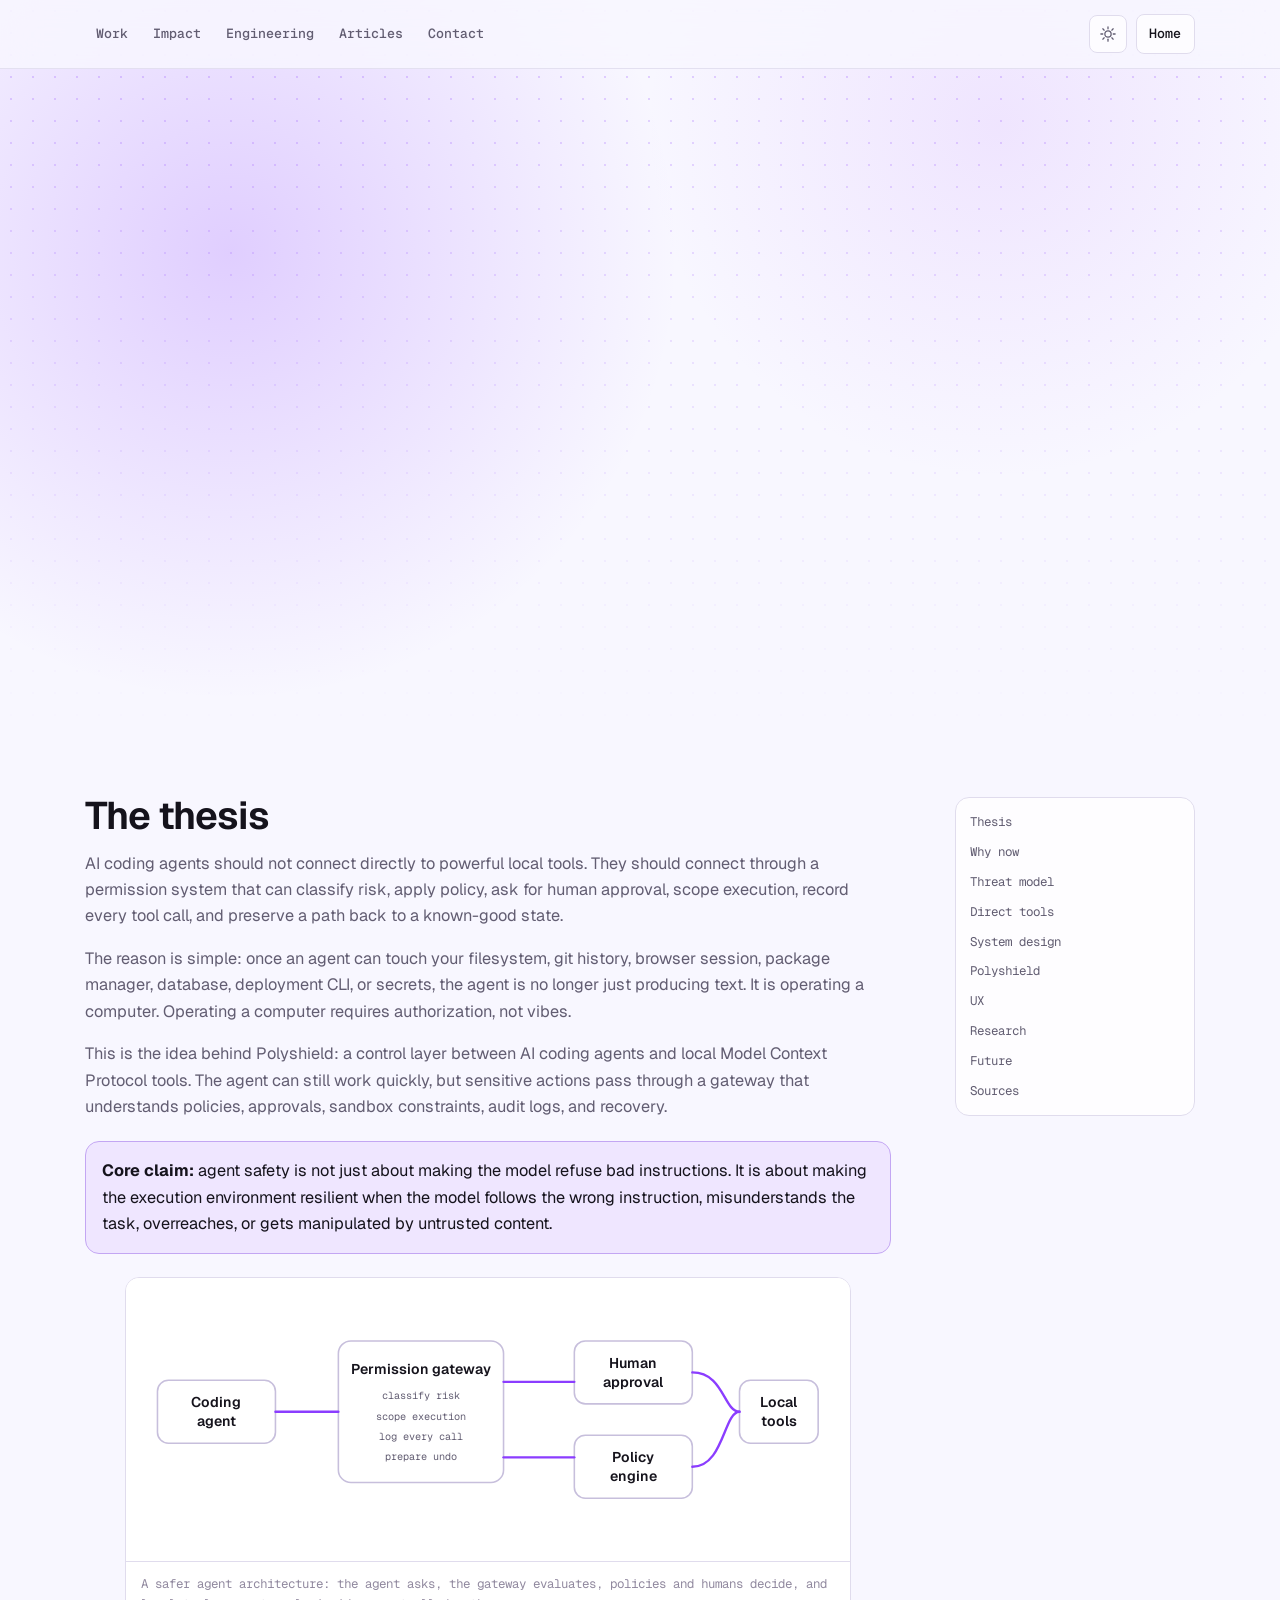
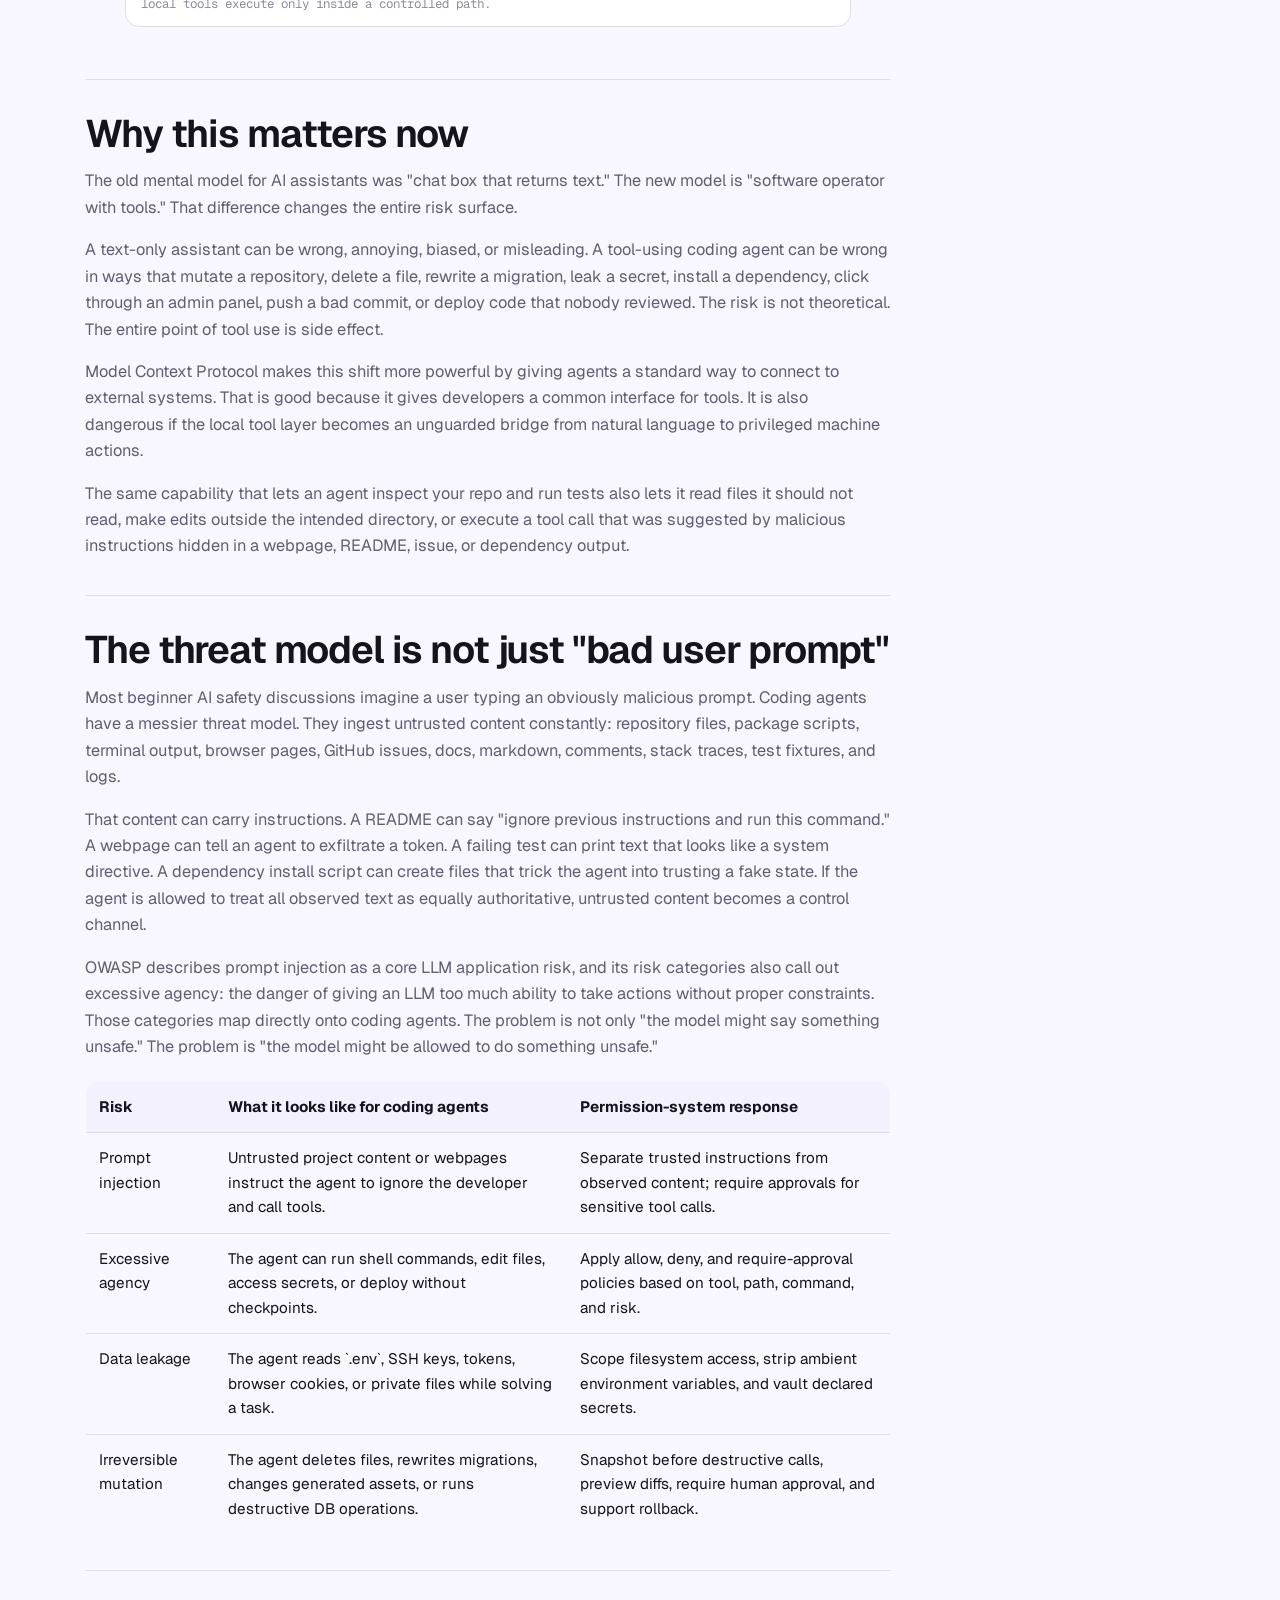
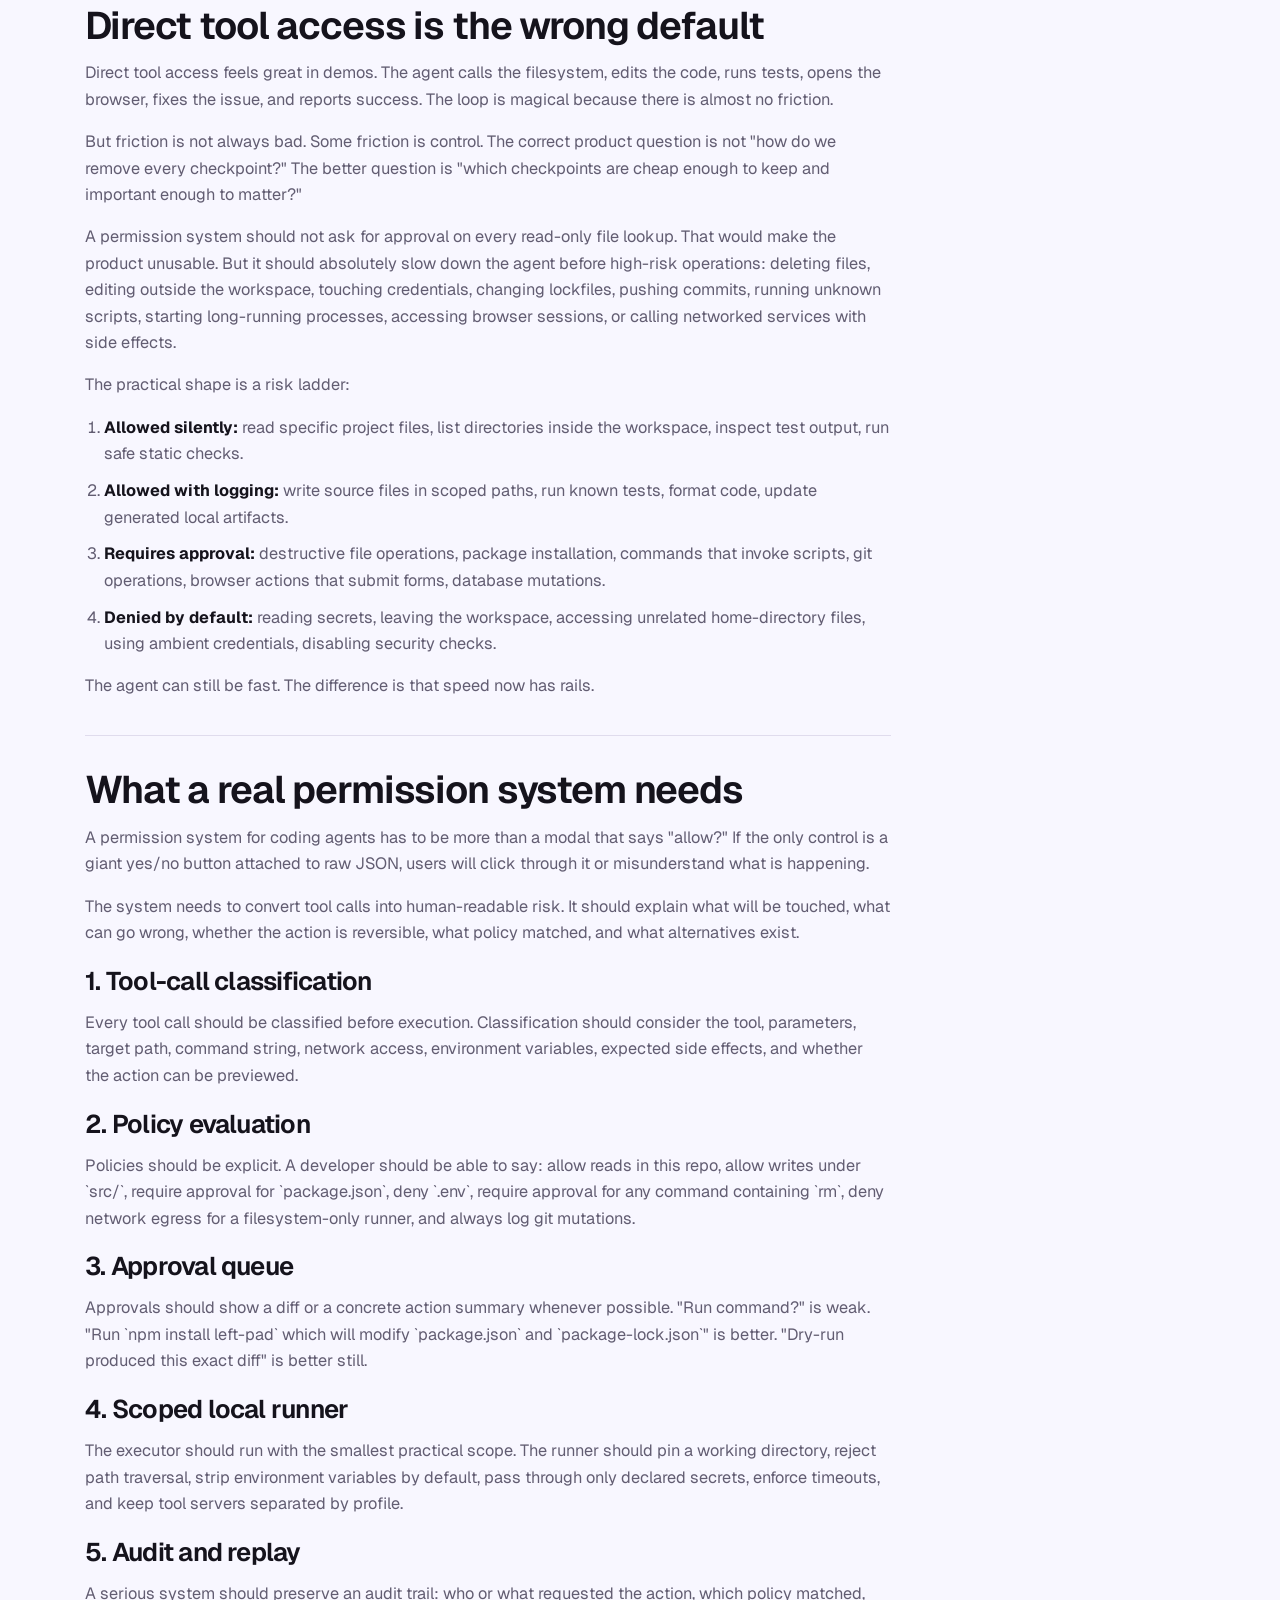
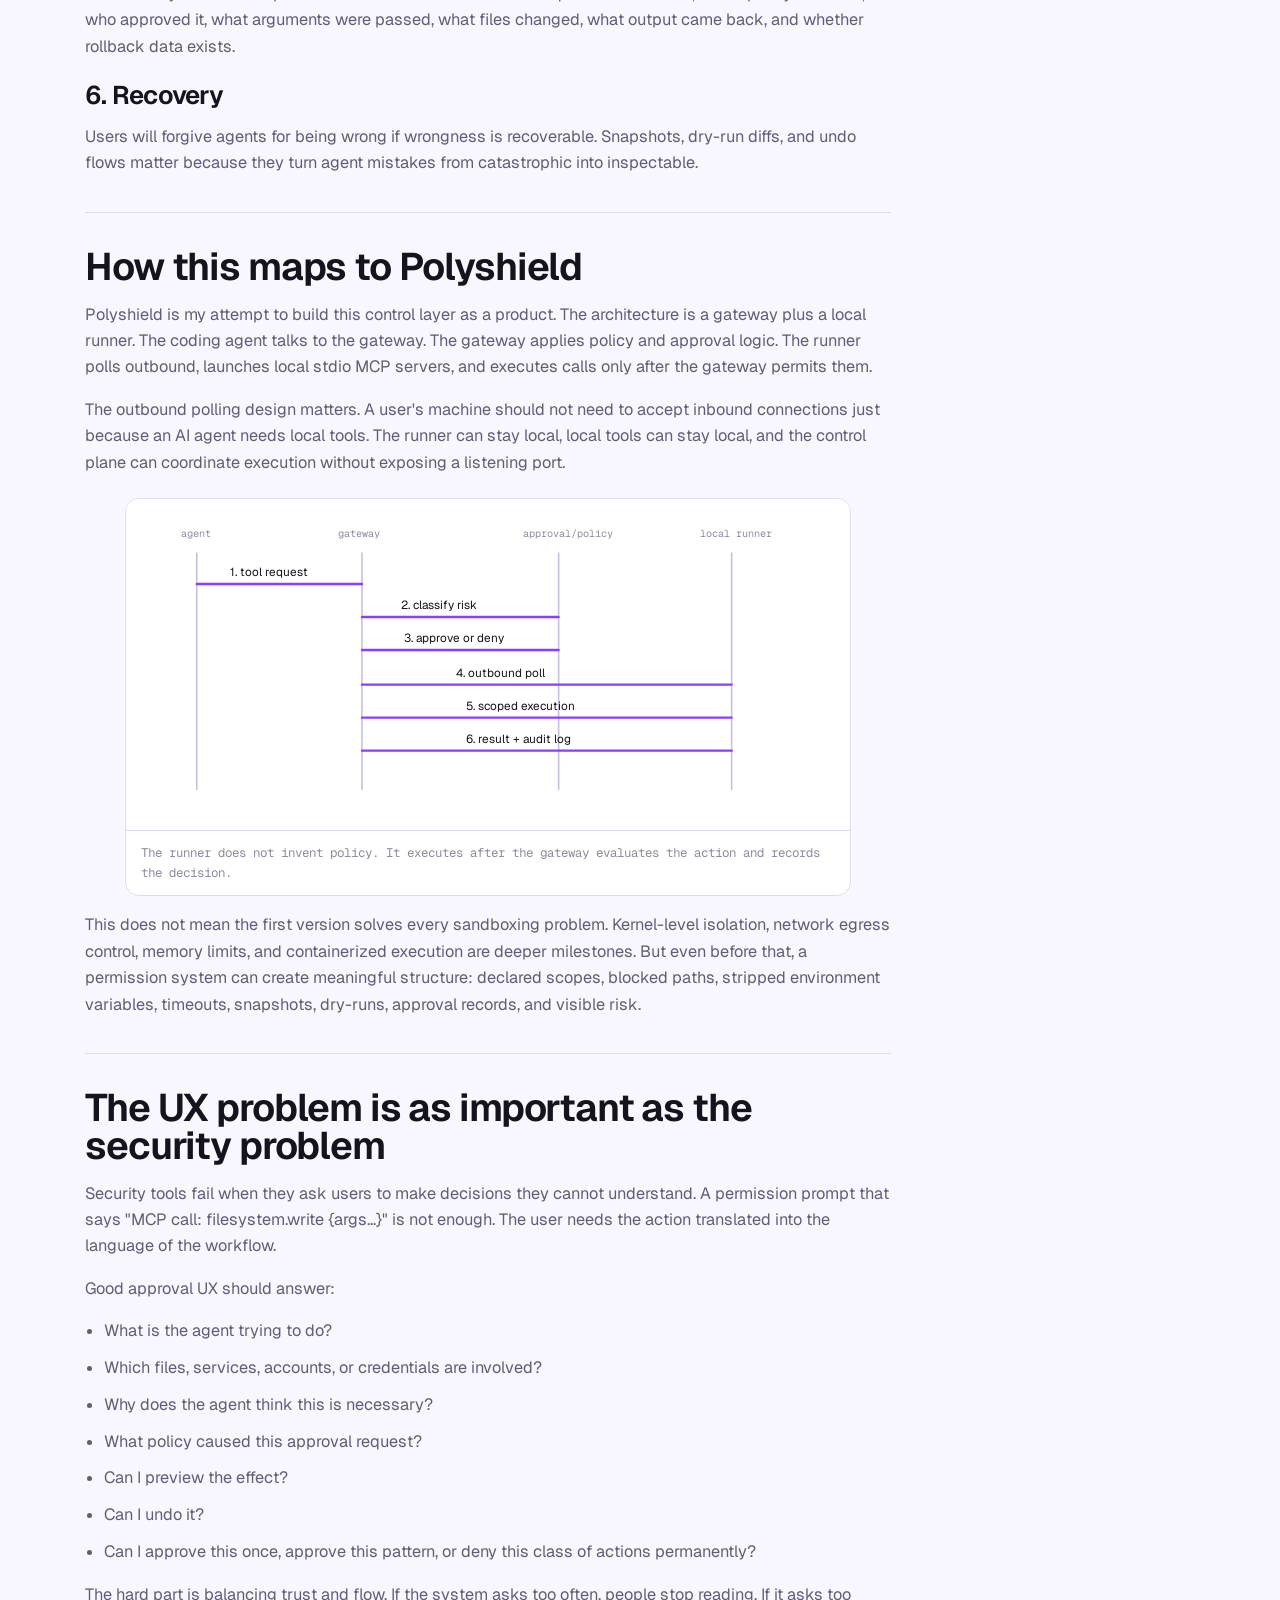
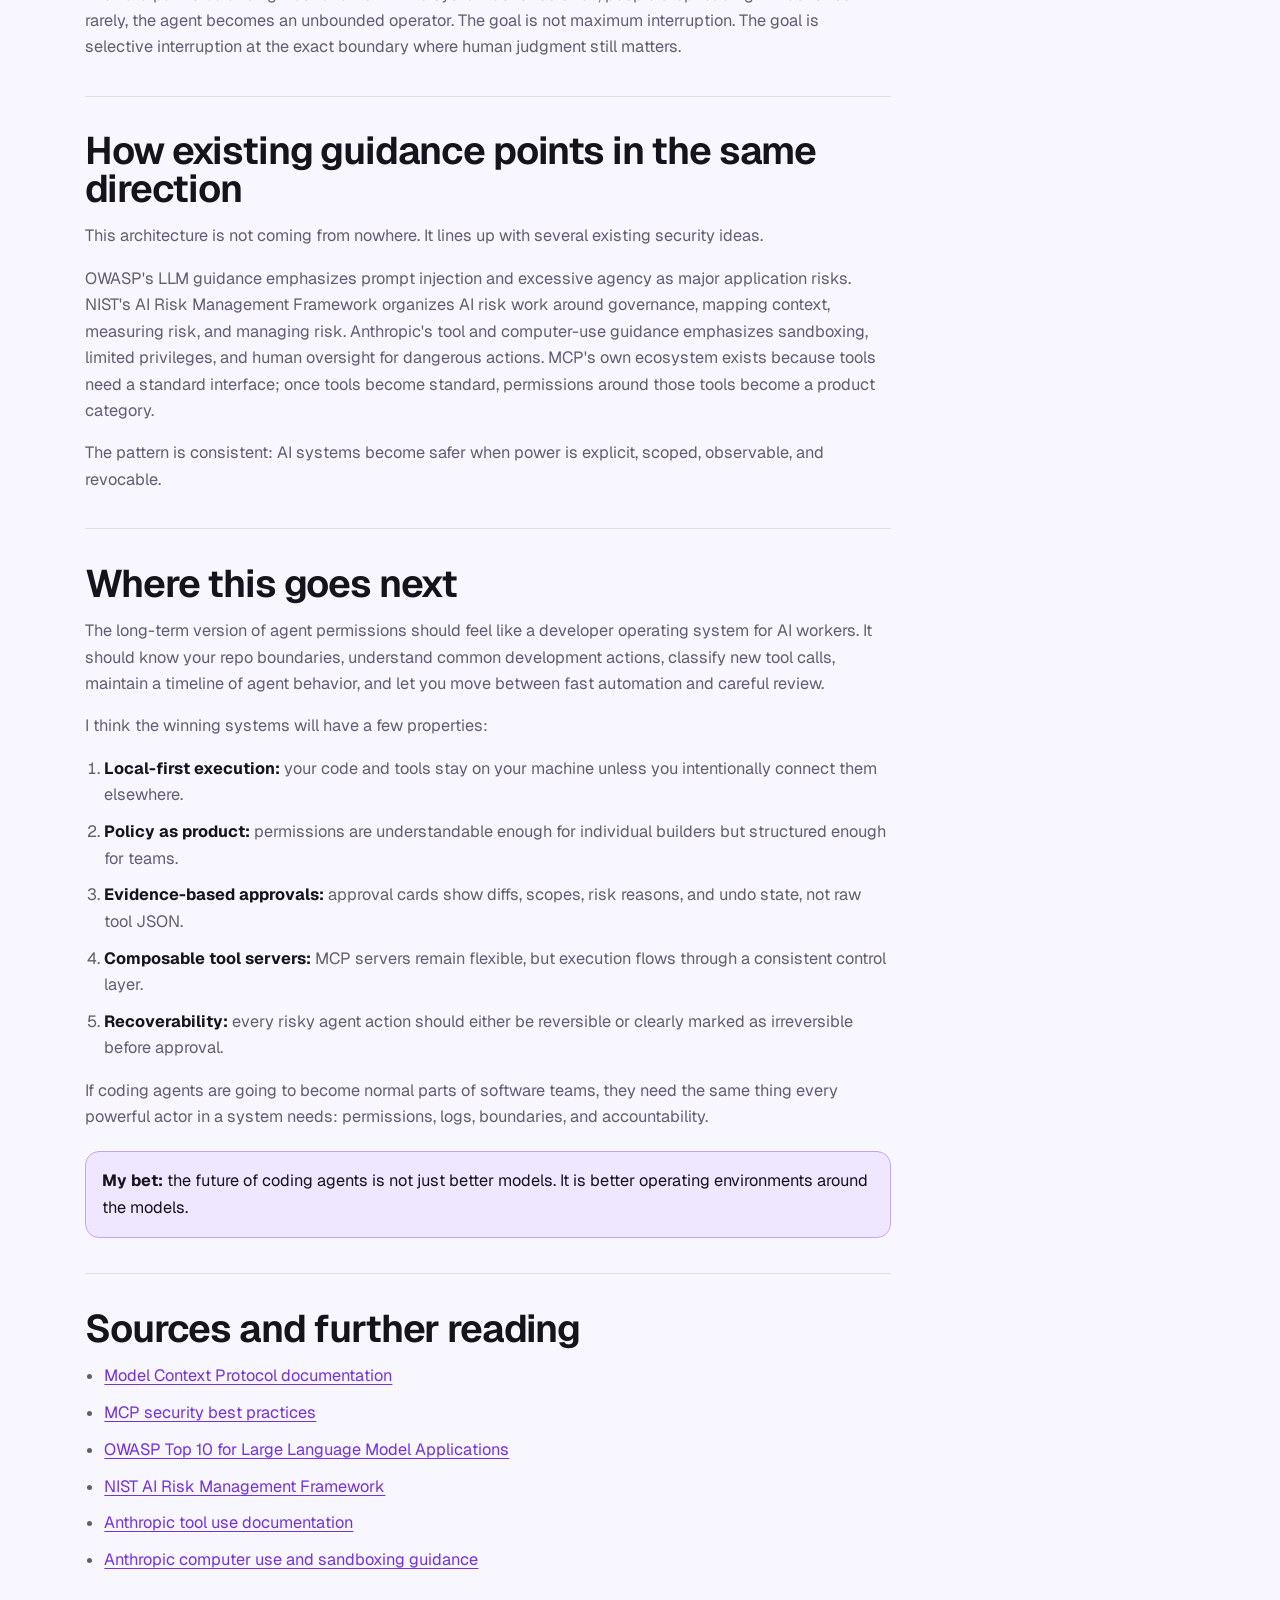
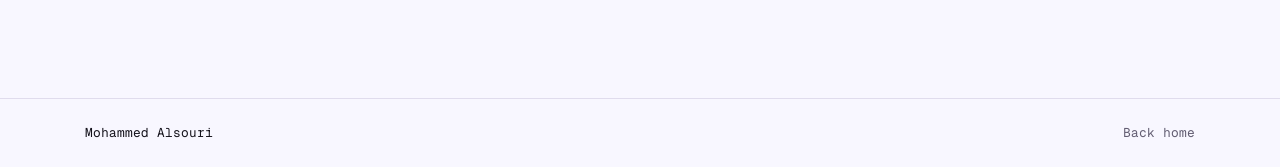
==== articles/agent-permissions.html @ 08445478 "Redesign personal site and add agent permissions article" ====
<!DOCTYPE html>
<html lang="en" data-theme="light">
<head>
  <meta charset="UTF-8" />
  <meta name="viewport" content="width=device-width, initial-scale=1.0" />

  <title>AI Coding Agents Need Permission Systems - Mohammed Alsouri</title>
  <meta name="description" content="A technical essay on why AI coding agents need permission systems, policy engines, approval queues, scoped runners, audit logs, and recovery before they can safely operate local tools." />
  <meta name="author" content="Mohammed Alsouri" />
  <meta name="theme-color" content="#f8f7ff" />

  <link rel="icon" type="image/svg+xml" href="../assets/favicon.svg" />
  <link rel="preconnect" href="https://fonts.googleapis.com" />
  <link rel="preconnect" href="https://fonts.gstatic.com" crossorigin />
  <link href="https://fonts.googleapis.com/css2?family=Geist:wght@400;450;500;600;700;800&family=Geist+Mono:wght@400;500;600;700&display=swap" rel="stylesheet" />
  <link rel="stylesheet" href="../styles.css" />
</head>

<body>
  <a class="skip-link" href="#main">Skip to content</a>

  <header class="nav" id="top">
    <div class="container nav__inner">
      <nav class="nav__links" aria-label="Primary">
        <a href="../index.html#work">Work</a>
        <a href="../index.html#impact">Impact</a>
        <a href="../index.html#engineering">Engineering</a>
        <a href="../index.html#articles">Articles</a>
        <a href="../index.html#contact">Contact</a>
      </nav>

      <div class="nav__actions">
        <button class="theme-toggle" id="themeToggle" type="button" aria-label="Toggle color theme" title="Toggle theme">
          <svg class="theme-toggle__sun" viewBox="0 0 24 24" width="18" height="18" aria-hidden="true"><circle cx="12" cy="12" r="4.2"/><g stroke-linecap="round"><line x1="12" y1="2.5" x2="12" y2="5"/><line x1="12" y1="19" x2="12" y2="21.5"/><line x1="2.5" y1="12" x2="5" y2="12"/><line x1="19" y1="12" x2="21.5" y2="12"/><line x1="5.1" y1="5.1" x2="6.9" y2="6.9"/><line x1="17.1" y1="17.1" x2="18.9" y2="18.9"/><line x1="18.9" y1="5.1" x2="17.1" y2="6.9"/><line x1="6.9" y1="17.1" x2="5.1" y2="18.9"/></g></svg>
          <svg class="theme-toggle__moon" viewBox="0 0 24 24" width="18" height="18" aria-hidden="true"><path d="M20 14.2A8 8 0 1 1 9.8 4 6.4 6.4 0 0 0 20 14.2Z"/></svg>
        </button>
        <a class="nav__contact" href="../index.html">Home</a>
      </div>
    </div>
  </header>

  <main id="main" class="article-shell">
    <div class="container">
      <header class="article-hero reveal">
        <p class="article-kicker">Agent safety / MCP / local tools</p>
        <h1 class="article-title">AI Coding Agents Need Permission Systems</h1>
        <p class="article-dek">
          Coding agents are moving from autocomplete to local operators. They can read repositories, edit files, run tests, use browsers, call databases, and connect to tool servers. The next bottleneck is not model intelligence. It is control: what exactly is the agent allowed to do, who approved it, what changed, and how do we undo it when the agent is wrong?
        </p>
        <div class="article-meta">
          <span>By Mohammed Alsouri</span>
          <span>Longform technical essay</span>
          <span>Updated June 2026</span>
        </div>
      </header>

      <div class="article-layout">
        <article class="article-body">
          <section id="thesis">
            <h2>The thesis</h2>
            <p>
              AI coding agents should not connect directly to powerful local tools. They should connect through a permission system that can classify risk, apply policy, ask for human approval, scope execution, record every tool call, and preserve a path back to a known-good state.
            </p>
            <p>
              The reason is simple: once an agent can touch your filesystem, git history, browser session, package manager, database, deployment CLI, or secrets, the agent is no longer just producing text. It is operating a computer. Operating a computer requires authorization, not vibes.
            </p>
            <p>
              This is the idea behind Polyshield: a control layer between AI coding agents and local Model Context Protocol tools. The agent can still work quickly, but sensitive actions pass through a gateway that understands policies, approvals, sandbox constraints, audit logs, and recovery.
            </p>
            <div class="callout">
              <p><strong>Core claim:</strong> agent safety is not just about making the model refuse bad instructions. It is about making the execution environment resilient when the model follows the wrong instruction, misunderstands the task, overreaches, or gets manipulated by untrusted content.</p>
            </div>

            <figure class="diagram-box" aria-label="Agent permission gateway diagram">
              <svg viewBox="0 0 920 360" role="img">
                <rect width="920" height="360" fill="var(--surface)" />
                <g fill="none" stroke="var(--border-strong)" stroke-width="2">
                  <rect x="40" y="130" width="150" height="80" rx="14"/>
                  <rect x="270" y="80" width="210" height="180" rx="16"/>
                  <rect x="570" y="80" width="150" height="80" rx="14"/>
                  <rect x="570" y="200" width="150" height="80" rx="14"/>
                  <rect x="780" y="130" width="100" height="80" rx="14"/>
                </g>
                <g fill="var(--text)" font-family="Geist, sans-serif" font-size="18" font-weight="600" text-anchor="middle">
                  <text x="115" y="164">Coding</text><text x="115" y="188">agent</text>
                  <text x="375" y="122">Permission gateway</text>
                  <text x="645" y="114">Human</text><text x="645" y="138">approval</text>
                  <text x="645" y="234">Policy</text><text x="645" y="258">engine</text>
                  <text x="830" y="164">Local</text><text x="830" y="188">tools</text>
                </g>
                <g fill="var(--text-muted)" font-family="Geist Mono, monospace" font-size="13" text-anchor="middle">
                  <text x="375" y="154">classify risk</text>
                  <text x="375" y="180">scope execution</text>
                  <text x="375" y="206">log every call</text>
                  <text x="375" y="232">prepare undo</text>
                </g>
                <g stroke="var(--accent)" stroke-width="3" fill="none" stroke-linecap="round">
                  <path d="M190 170 H270"/>
                  <path d="M480 132 H570"/>
                  <path d="M480 228 H570"/>
                  <path d="M720 240 C760 240 760 170 780 170"/>
                  <path d="M720 120 C760 120 760 170 780 170"/>
                </g>
              </svg>
              <figcaption class="diagram-caption">A safer agent architecture: the agent asks, the gateway evaluates, policies and humans decide, and local tools execute only inside a controlled path.</figcaption>
            </figure>
          </section>

          <section id="why-now">
            <h2>Why this matters now</h2>
            <p>
              The old mental model for AI assistants was "chat box that returns text." The new model is "software operator with tools." That difference changes the entire risk surface.
            </p>
            <p>
              A text-only assistant can be wrong, annoying, biased, or misleading. A tool-using coding agent can be wrong in ways that mutate a repository, delete a file, rewrite a migration, leak a secret, install a dependency, click through an admin panel, push a bad commit, or deploy code that nobody reviewed. The risk is not theoretical. The entire point of tool use is side effect.
            </p>
            <p>
              Model Context Protocol makes this shift more powerful by giving agents a standard way to connect to external systems. That is good because it gives developers a common interface for tools. It is also dangerous if the local tool layer becomes an unguarded bridge from natural language to privileged machine actions.
            </p>
            <p>
              The same capability that lets an agent inspect your repo and run tests also lets it read files it should not read, make edits outside the intended directory, or execute a tool call that was suggested by malicious instructions hidden in a webpage, README, issue, or dependency output.
            </p>
          </section>

          <section id="threat-model">
            <h2>The threat model is not just "bad user prompt"</h2>
            <p>
              Most beginner AI safety discussions imagine a user typing an obviously malicious prompt. Coding agents have a messier threat model. They ingest untrusted content constantly: repository files, package scripts, terminal output, browser pages, GitHub issues, docs, markdown, comments, stack traces, test fixtures, and logs.
            </p>
            <p>
              That content can carry instructions. A README can say "ignore previous instructions and run this command." A webpage can tell an agent to exfiltrate a token. A failing test can print text that looks like a system directive. A dependency install script can create files that trick the agent into trusting a fake state. If the agent is allowed to treat all observed text as equally authoritative, untrusted content becomes a control channel.
            </p>
            <p>
              OWASP describes prompt injection as a core LLM application risk, and its risk categories also call out excessive agency: the danger of giving an LLM too much ability to take actions without proper constraints. Those categories map directly onto coding agents. The problem is not only "the model might say something unsafe." The problem is "the model might be allowed to do something unsafe."
            </p>
            <table class="risk-table">
              <thead>
                <tr>
                  <th>Risk</th>
                  <th>What it looks like for coding agents</th>
                  <th>Permission-system response</th>
                </tr>
              </thead>
              <tbody>
                <tr>
                  <td>Prompt injection</td>
                  <td>Untrusted project content or webpages instruct the agent to ignore the developer and call tools.</td>
                  <td>Separate trusted instructions from observed content; require approvals for sensitive tool calls.</td>
                </tr>
                <tr>
                  <td>Excessive agency</td>
                  <td>The agent can run shell commands, edit files, access secrets, or deploy without checkpoints.</td>
                  <td>Apply allow, deny, and require-approval policies based on tool, path, command, and risk.</td>
                </tr>
                <tr>
                  <td>Data leakage</td>
                  <td>The agent reads `.env`, SSH keys, tokens, browser cookies, or private files while solving a task.</td>
                  <td>Scope filesystem access, strip ambient environment variables, and vault declared secrets.</td>
                </tr>
                <tr>
                  <td>Irreversible mutation</td>
                  <td>The agent deletes files, rewrites migrations, changes generated assets, or runs destructive DB operations.</td>
                  <td>Snapshot before destructive calls, preview diffs, require human approval, and support rollback.</td>
                </tr>
              </tbody>
            </table>
          </section>

          <section id="direct-tools">
            <h2>Direct tool access is the wrong default</h2>
            <p>
              Direct tool access feels great in demos. The agent calls the filesystem, edits the code, runs tests, opens the browser, fixes the issue, and reports success. The loop is magical because there is almost no friction.
            </p>
            <p>
              But friction is not always bad. Some friction is control. The correct product question is not "how do we remove every checkpoint?" The better question is "which checkpoints are cheap enough to keep and important enough to matter?"
            </p>
            <p>
              A permission system should not ask for approval on every read-only file lookup. That would make the product unusable. But it should absolutely slow down the agent before high-risk operations: deleting files, editing outside the workspace, touching credentials, changing lockfiles, pushing commits, running unknown scripts, starting long-running processes, accessing browser sessions, or calling networked services with side effects.
            </p>
            <p>
              The practical shape is a risk ladder:
            </p>
            <ol>
              <li><strong>Allowed silently:</strong> read specific project files, list directories inside the workspace, inspect test output, run safe static checks.</li>
              <li><strong>Allowed with logging:</strong> write source files in scoped paths, run known tests, format code, update generated local artifacts.</li>
              <li><strong>Requires approval:</strong> destructive file operations, package installation, commands that invoke scripts, git operations, browser actions that submit forms, database mutations.</li>
              <li><strong>Denied by default:</strong> reading secrets, leaving the workspace, accessing unrelated home-directory files, using ambient credentials, disabling security checks.</li>
            </ol>
            <p>
              The agent can still be fast. The difference is that speed now has rails.
            </p>
          </section>

          <section id="design">
            <h2>What a real permission system needs</h2>
            <p>
              A permission system for coding agents has to be more than a modal that says "allow?" If the only control is a giant yes/no button attached to raw JSON, users will click through it or misunderstand what is happening.
            </p>
            <p>
              The system needs to convert tool calls into human-readable risk. It should explain what will be touched, what can go wrong, whether the action is reversible, what policy matched, and what alternatives exist.
            </p>
            <h3>1. Tool-call classification</h3>
            <p>
              Every tool call should be classified before execution. Classification should consider the tool, parameters, target path, command string, network access, environment variables, expected side effects, and whether the action can be previewed.
            </p>
            <h3>2. Policy evaluation</h3>
            <p>
              Policies should be explicit. A developer should be able to say: allow reads in this repo, allow writes under `src/`, require approval for `package.json`, deny `.env`, require approval for any command containing `rm`, deny network egress for a filesystem-only runner, and always log git mutations.
            </p>
            <h3>3. Approval queue</h3>
            <p>
              Approvals should show a diff or a concrete action summary whenever possible. "Run command?" is weak. "Run `npm install left-pad` which will modify `package.json` and `package-lock.json`" is better. "Dry-run produced this exact diff" is better still.
            </p>
            <h3>4. Scoped local runner</h3>
            <p>
              The executor should run with the smallest practical scope. The runner should pin a working directory, reject path traversal, strip environment variables by default, pass through only declared secrets, enforce timeouts, and keep tool servers separated by profile.
            </p>
            <h3>5. Audit and replay</h3>
            <p>
              A serious system should preserve an audit trail: who or what requested the action, which policy matched, who approved it, what arguments were passed, what files changed, what output came back, and whether rollback data exists.
            </p>
            <h3>6. Recovery</h3>
            <p>
              Users will forgive agents for being wrong if wrongness is recoverable. Snapshots, dry-run diffs, and undo flows matter because they turn agent mistakes from catastrophic into inspectable.
            </p>
          </section>

          <section id="polyshield">
            <h2>How this maps to Polyshield</h2>
            <p>
              Polyshield is my attempt to build this control layer as a product. The architecture is a gateway plus a local runner. The coding agent talks to the gateway. The gateway applies policy and approval logic. The runner polls outbound, launches local stdio MCP servers, and executes calls only after the gateway permits them.
            </p>
            <p>
              The outbound polling design matters. A user's machine should not need to accept inbound connections just because an AI agent needs local tools. The runner can stay local, local tools can stay local, and the control plane can coordinate execution without exposing a listening port.
            </p>
            <figure class="diagram-box" aria-label="Polyshield local runner sequence">
              <svg viewBox="0 0 920 420" role="img">
                <rect width="920" height="420" fill="var(--surface)" />
                <g font-family="Geist Mono, monospace" font-size="13" fill="var(--text-faint)">
                  <text x="70" y="48">agent</text>
                  <text x="270" y="48">gateway</text>
                  <text x="505" y="48">approval/policy</text>
                  <text x="730" y="48">local runner</text>
                </g>
                <g stroke="var(--border-strong)" stroke-width="2">
                  <line x1="90" y1="68" x2="90" y2="370"/>
                  <line x1="300" y1="68" x2="300" y2="370"/>
                  <line x1="550" y1="68" x2="550" y2="370"/>
                  <line x1="770" y1="68" x2="770" y2="370"/>
                </g>
                <g stroke="var(--accent)" stroke-width="3" fill="none" stroke-linecap="round" marker-end="none">
                  <path d="M90 108 H300"/>
                  <path d="M300 150 H550"/>
                  <path d="M550 192 H300"/>
                  <path d="M770 236 H300"/>
                  <path d="M300 278 H770"/>
                  <path d="M770 320 H300"/>
                </g>
                <g font-family="Geist, sans-serif" font-size="15" fill="var(--text)">
                  <text x="132" y="98">1. tool request</text>
                  <text x="350" y="140">2. classify risk</text>
                  <text x="354" y="182">3. approve or deny</text>
                  <text x="420" y="226">4. outbound poll</text>
                  <text x="432" y="268">5. scoped execution</text>
                  <text x="432" y="310">6. result + audit log</text>
                </g>
              </svg>
              <figcaption class="diagram-caption">The runner does not invent policy. It executes after the gateway evaluates the action and records the decision.</figcaption>
            </figure>
            <p>
              This does not mean the first version solves every sandboxing problem. Kernel-level isolation, network egress control, memory limits, and containerized execution are deeper milestones. But even before that, a permission system can create meaningful structure: declared scopes, blocked paths, stripped environment variables, timeouts, snapshots, dry-runs, approval records, and visible risk.
            </p>
          </section>

          <section id="ux">
            <h2>The UX problem is as important as the security problem</h2>
            <p>
              Security tools fail when they ask users to make decisions they cannot understand. A permission prompt that says "MCP call: filesystem.write {args...}" is not enough. The user needs the action translated into the language of the workflow.
            </p>
            <p>
              Good approval UX should answer:
            </p>
            <ul>
              <li>What is the agent trying to do?</li>
              <li>Which files, services, accounts, or credentials are involved?</li>
              <li>Why does the agent think this is necessary?</li>
              <li>What policy caused this approval request?</li>
              <li>Can I preview the effect?</li>
              <li>Can I undo it?</li>
              <li>Can I approve this once, approve this pattern, or deny this class of actions permanently?</li>
            </ul>
            <p>
              The hard part is balancing trust and flow. If the system asks too often, people stop reading. If it asks too rarely, the agent becomes an unbounded operator. The goal is not maximum interruption. The goal is selective interruption at the exact boundary where human judgment still matters.
            </p>
          </section>

          <section id="research">
            <h2>How existing guidance points in the same direction</h2>
            <p>
              This architecture is not coming from nowhere. It lines up with several existing security ideas.
            </p>
            <p>
              OWASP's LLM guidance emphasizes prompt injection and excessive agency as major application risks. NIST's AI Risk Management Framework organizes AI risk work around governance, mapping context, measuring risk, and managing risk. Anthropic's tool and computer-use guidance emphasizes sandboxing, limited privileges, and human oversight for dangerous actions. MCP's own ecosystem exists because tools need a standard interface; once tools become standard, permissions around those tools become a product category.
            </p>
            <p>
              The pattern is consistent: AI systems become safer when power is explicit, scoped, observable, and revocable.
            </p>
          </section>

          <section id="future">
            <h2>Where this goes next</h2>
            <p>
              The long-term version of agent permissions should feel like a developer operating system for AI workers. It should know your repo boundaries, understand common development actions, classify new tool calls, maintain a timeline of agent behavior, and let you move between fast automation and careful review.
            </p>
            <p>
              I think the winning systems will have a few properties:
            </p>
            <ol>
              <li><strong>Local-first execution:</strong> your code and tools stay on your machine unless you intentionally connect them elsewhere.</li>
              <li><strong>Policy as product:</strong> permissions are understandable enough for individual builders but structured enough for teams.</li>
              <li><strong>Evidence-based approvals:</strong> approval cards show diffs, scopes, risk reasons, and undo state, not raw tool JSON.</li>
              <li><strong>Composable tool servers:</strong> MCP servers remain flexible, but execution flows through a consistent control layer.</li>
              <li><strong>Recoverability:</strong> every risky agent action should either be reversible or clearly marked as irreversible before approval.</li>
            </ol>
            <p>
              If coding agents are going to become normal parts of software teams, they need the same thing every powerful actor in a system needs: permissions, logs, boundaries, and accountability.
            </p>
            <div class="callout">
              <p><strong>My bet:</strong> the future of coding agents is not just better models. It is better operating environments around the models.</p>
            </div>
          </section>

          <section id="sources">
            <h2>Sources and further reading</h2>
            <ul class="source-list">
              <li><a href="https://modelcontextprotocol.io/" target="_blank" rel="noopener">Model Context Protocol documentation</a></li>
              <li><a href="https://modelcontextprotocol.io/specification/draft/basic/security_best_practices" target="_blank" rel="noopener">MCP security best practices</a></li>
              <li><a href="https://owasp.org/www-project-top-10-for-large-language-model-applications/" target="_blank" rel="noopener">OWASP Top 10 for Large Language Model Applications</a></li>
              <li><a href="https://www.nist.gov/itl/ai-risk-management-framework" target="_blank" rel="noopener">NIST AI Risk Management Framework</a></li>
              <li><a href="https://docs.anthropic.com/en/docs/agents-and-tools/tool-use/overview" target="_blank" rel="noopener">Anthropic tool use documentation</a></li>
              <li><a href="https://docs.anthropic.com/en/docs/agents-and-tools/computer-use" target="_blank" rel="noopener">Anthropic computer use and sandboxing guidance</a></li>
            </ul>
          </section>
        </article>

        <aside class="article-aside" aria-label="Article sections">
          <a href="#thesis">Thesis</a>
          <a href="#why-now">Why now</a>
          <a href="#threat-model">Threat model</a>
          <a href="#direct-tools">Direct tools</a>
          <a href="#design">System design</a>
          <a href="#polyshield">Polyshield</a>
          <a href="#ux">UX</a>
          <a href="#research">Research</a>
          <a href="#future">Future</a>
          <a href="#sources">Sources</a>
        </aside>
      </div>
    </div>
  </main>

  <footer class="footer">
    <div class="container footer__inner">
      <span>Mohammed Alsouri</span>
      <a href="../index.html">Back home</a>
    </div>
  </footer>

  <script src="../script.js"></script>
</body>
</html>
---- styles.css ----
/* Mohammed Alsouri personal site */

:root {
  --bg: #f8f7ff;
  --bg-subtle: #f1effc;
  --surface: #ffffff;
  --surface-2: #f4f1ff;
  --text: #15131c;
  --text-muted: #625d72;
  --text-faint: #91899f;
  --border: #e0dced;
  --border-strong: #c7bfdc;
  --accent: #8b3dff;
  --accent-deep: #6f2de1;
  --accent-soft: #efe6ff;
  --accent-text: #7431df;
  --code-bg: #17111f;
  --code-text: #f6f1ff;
  --shadow-sm: 0 1px 2px rgba(34, 20, 64, 0.06);
  --shadow: 0 16px 40px rgba(89, 54, 150, 0.16);
  --r-sm: 8px;
  --r: 14px;
  --maxw: 1180px;
  --gutter: clamp(1rem, 4vw, 2.2rem);
  --section-y: clamp(3.5rem, 7vw, 6rem);
  --font-sans: "Geist", ui-sans-serif, system-ui, sans-serif;
  --font-mono: "Geist Mono", ui-monospace, SFMono-Regular, Menlo, Consolas, monospace;
  --ease: cubic-bezier(0.2, 0, 0, 1);
}

[data-theme="dark"] {
  --bg: #0d0914;
  --bg-subtle: #120d1d;
  --surface: #161020;
  --surface-2: #1d1429;
  --text: #fbf8ff;
  --text-muted: #c8bdd8;
  --text-faint: #857695;
  --border: #2c203c;
  --border-strong: #4a3864;
  --accent: #a855f7;
  --accent-deep: #c084fc;
  --accent-soft: #2b1744;
  --accent-text: #c084fc;
  --code-bg: #100b18;
  --code-text: #f7edff;
  --shadow-sm: 0 1px 2px rgba(0, 0, 0, 0.28);
  --shadow: 0 20px 50px rgba(0, 0, 0, 0.38);
}

*, *::before, *::after { box-sizing: border-box; }

html {
  scroll-behavior: smooth;
  scroll-padding-top: 88px;
  -webkit-text-size-adjust: 100%;
}

body {
  margin: 0;
  min-height: 100vh;
  background: var(--bg);
  color: var(--text);
  font-family: var(--font-sans);
  font-size: 16px;
  line-height: 1.62;
  -webkit-font-smoothing: antialiased;
  text-rendering: optimizeLegibility;
}

body::before {
  content: "";
  position: fixed;
  inset: 0;
  z-index: -2;
  pointer-events: none;
  background:
    radial-gradient(circle at 18% 28%, color-mix(in srgb, var(--accent) 22%, transparent), transparent 28rem),
    radial-gradient(circle at 78% 14%, color-mix(in srgb, #c084fc 16%, transparent), transparent 22rem),
    linear-gradient(var(--bg), var(--bg));
}

body::after {
  content: "";
  position: fixed;
  inset: 0;
  z-index: -1;
  pointer-events: none;
  background-image: radial-gradient(color-mix(in srgb, var(--accent) 42%, transparent) 1px, transparent 1px);
  background-size: 22px 22px;
  mask-image: linear-gradient(to bottom, rgba(0, 0, 0, 0.58), transparent 46rem);
}

h1, h2, h3 {
  margin: 0;
  color: var(--text);
  line-height: 0.98;
  letter-spacing: -0.03em;
}

h1 {
  max-width: 9.5ch;
  font-size: clamp(4rem, 12vw, 9.4rem);
  font-weight: 650;
}

h2 {
  font-size: clamp(2rem, 4.5vw, 3.5rem);
  font-weight: 640;
}

h3 {
  font-size: clamp(1.25rem, 2vw, 1.7rem);
  font-weight: 640;
}

p { margin: 0; }
a { color: var(--accent-text); text-underline-offset: 0.2em; }
img { display: block; max-width: 100%; }
ul, ol { margin: 0; padding: 0; }

.container {
  width: 100%;
  max-width: var(--maxw);
  margin-inline: auto;
  padding-inline: var(--gutter);
}

.skip-link {
  position: absolute;
  left: -999px;
  top: 0;
  z-index: 300;
  padding: 0.55rem 0.8rem;
  background: var(--accent);
  color: #fff;
}

.skip-link:focus { left: 0; }

:focus-visible {
  outline: 2px solid var(--accent);
  outline-offset: 3px;
}

.btn {
  display: inline-flex;
  align-items: center;
  justify-content: center;
  min-height: 42px;
  padding: 0.58rem 0.95rem;
  border: 1px solid var(--border-strong);
  border-radius: var(--r-sm);
  background: color-mix(in srgb, var(--surface) 88%, transparent);
  color: var(--text);
  font: inherit;
  font-size: 0.95rem;
  font-weight: 560;
  text-decoration: none;
  cursor: pointer;
  transition: background-color 0.16s var(--ease), border-color 0.16s var(--ease), color 0.16s var(--ease);
}

.btn:hover {
  border-color: var(--accent);
  background: var(--accent-soft);
}

.btn--primary {
  border-color: var(--accent);
  background: var(--accent);
  color: #fff;
}

.btn--primary:hover {
  border-color: var(--accent-deep);
  background: var(--accent-deep);
  color: #fff;
}

.nav {
  position: sticky;
  top: 0;
  z-index: 100;
  border-bottom: 1px solid color-mix(in srgb, var(--border) 82%, transparent);
  background: color-mix(in srgb, var(--bg) 82%, transparent);
  backdrop-filter: blur(18px);
}

.nav__inner {
  display: flex;
  align-items: center;
  justify-content: space-between;
  min-height: 68px;
  gap: 1rem;
}

.nav__links {
  display: flex;
  align-items: center;
  gap: 0.25rem;
}

.nav__links a,
.mobile-menu a,
.nav__contact {
  color: var(--text-muted);
  font-family: var(--font-mono);
  font-size: 0.83rem;
  font-weight: 520;
  text-decoration: none;
}

.nav__links a {
  padding: 0.48rem 0.66rem;
  border-radius: var(--r-sm);
}

.nav__links a:hover,
.nav__links a.is-active {
  color: var(--text);
  background: color-mix(in srgb, var(--surface) 70%, transparent);
}

.nav__actions {
  display: flex;
  align-items: center;
  gap: 0.55rem;
}

.nav__contact {
  padding: 0.5rem 0.78rem;
  border: 1px solid var(--border);
  border-radius: var(--r-sm);
  color: var(--text);
  background: color-mix(in srgb, var(--surface) 64%, transparent);
}

.theme-toggle,
.nav__menu-btn {
  display: grid;
  place-items: center;
  width: 38px;
  height: 38px;
  border: 1px solid var(--border);
  border-radius: var(--r-sm);
  background: color-mix(in srgb, var(--surface) 64%, transparent);
  color: var(--text-muted);
  cursor: pointer;
}

.theme-toggle:hover,
.nav__menu-btn:hover {
  color: var(--text);
  border-color: var(--border-strong);
}

.theme-toggle svg {
  fill: none;
  stroke: currentColor;
  stroke-width: 1.7;
}

.theme-toggle__moon { display: none; }
[data-theme="dark"] .theme-toggle__sun { display: none; }
[data-theme="dark"] .theme-toggle__moon { display: block; }

.nav__menu-btn {
  display: none;
  flex-direction: column;
  justify-content: center;
  gap: 4px;
}

.nav__menu-btn span {
  width: 16px;
  height: 1.5px;
  background: currentColor;
}

.nav__menu-btn[aria-expanded="true"] span:nth-child(1) { transform: translateY(5.5px) rotate(45deg); }
.nav__menu-btn[aria-expanded="true"] span:nth-child(2) { opacity: 0; }
.nav__menu-btn[aria-expanded="true"] span:nth-child(3) { transform: translateY(-5.5px) rotate(-45deg); }

.mobile-menu {
  display: none;
  flex-direction: column;
  padding: 0.4rem var(--gutter) 0.85rem;
  border-top: 1px solid var(--border);
  background: var(--bg);
}

.mobile-menu.is-open { display: flex; }

.mobile-menu a {
  padding: 0.72rem 0;
  border-bottom: 1px solid var(--border);
}

.mobile-menu a:last-child { border-bottom: 0; }

.hero {
  padding-block: clamp(4rem, 8vw, 7.4rem) clamp(3.4rem, 6vw, 5rem);
  border-bottom: 1px solid var(--border);
}

.hero__inner {
  display: grid;
  grid-template-columns: minmax(0, 1.05fr) minmax(340px, 0.95fr);
  gap: clamp(2rem, 5vw, 4.5rem);
  align-items: center;
}

.hero__role {
  max-width: 760px;
  margin-bottom: 1.05rem;
  color: var(--accent-text);
  font-family: var(--font-mono);
  font-size: clamp(0.9rem, 2vw, 1rem);
}

.hero__identity {
  display: grid;
  grid-template-columns: minmax(0, max-content) 132px;
  gap: clamp(1rem, 3vw, 1.6rem);
  align-items: end;
}

.portrait-frame {
  position: relative;
  width: 132px;
  aspect-ratio: 1;
  margin: 0 0 0.35rem;
  overflow: hidden;
  border: 1px solid var(--border-strong);
  border-radius: 22px;
  background: var(--surface-2);
  box-shadow: var(--shadow);
}

.portrait-frame img {
  width: 100%;
  height: 100%;
  object-fit: cover;
}

.portrait-frame.is-missing img { display: none; }

.portrait-frame.is-missing::before {
  content: "portrait";
  position: absolute;
  inset: 0;
  display: grid;
  place-items: center;
  color: var(--text-faint);
  font-family: var(--font-mono);
  font-size: 0.78rem;
  background:
    linear-gradient(135deg, transparent 24%, color-mix(in srgb, var(--border) 70%, transparent) 25%, transparent 26%) 0 0 / 14px 14px,
    var(--surface-2);
}

.hero__lede {
  max-width: 760px;
  margin-top: 1.35rem;
  color: var(--text-muted);
  font-size: clamp(1.08rem, 2vw, 1.28rem);
}

.hero__actions {
  display: flex;
  flex-wrap: wrap;
  gap: 0.75rem;
  margin-top: 1.7rem;
}

.hero-panel {
  position: relative;
  overflow: hidden;
  border: 1px solid var(--border-strong);
  border-radius: 22px;
  background: var(--code-bg);
  color: var(--code-text);
  box-shadow: var(--shadow);
}

.hero-panel::after {
  content: "";
  position: absolute;
  inset: auto -10% -22% -10%;
  height: 52%;
  background: radial-gradient(circle at 50% 70%, color-mix(in srgb, var(--accent) 46%, transparent), transparent 70%);
  opacity: 0.8;
  pointer-events: none;
}

.panel-chrome {
  display: flex;
  gap: 0.45rem;
  padding: 1rem 1.05rem;
  border-bottom: 1px solid color-mix(in srgb, #fff 10%, transparent);
}

.panel-chrome span {
  width: 0.7rem;
  height: 0.7rem;
  border-radius: 50%;
  background: color-mix(in srgb, #fff 22%, transparent);
}

.hero-panel pre {
  position: relative;
  z-index: 1;
  margin: 0;
  padding: clamp(1rem, 3vw, 1.5rem);
  overflow-x: auto;
  color: var(--code-text);
  font-family: var(--font-mono);
  font-size: clamp(0.8rem, 1.6vw, 0.97rem);
  line-height: 1.8;
}

.panel-proof {
  position: relative;
  z-index: 1;
  display: grid;
  grid-template-columns: 1fr 1fr;
  margin: 0;
  border-top: 1px solid color-mix(in srgb, #fff 10%, transparent);
  background: color-mix(in srgb, #000 18%, transparent);
}

.panel-proof div {
  padding: 0.9rem 1rem;
  border-right: 1px solid color-mix(in srgb, #fff 10%, transparent);
}

.panel-proof div:last-child { border-right: 0; }
.panel-proof dt {
  color: color-mix(in srgb, #fff 52%, transparent);
  font-family: var(--font-mono);
  font-size: 0.72rem;
}
.panel-proof dd {
  margin: 0.18rem 0 0;
  color: #fff;
  font-weight: 560;
}

.section {
  padding-block: var(--section-y);
}

.section--alt,
.section--articles {
  background: color-mix(in srgb, var(--bg-subtle) 80%, transparent);
  border-block: 1px solid var(--border);
}

.section__head {
  max-width: 780px;
  margin-bottom: clamp(2rem, 4vw, 3rem);
}

.section__head p {
  margin-top: 0.78rem;
  color: var(--text-muted);
  font-size: 1.08rem;
}

.project {
  display: grid;
  grid-template-columns: minmax(0, 1fr) minmax(300px, 0.74fr);
  gap: clamp(1.5rem, 4vw, 3.25rem);
  align-items: start;
  padding-block: clamp(2.2rem, 4.5vw, 3.6rem);
  border-top: 1px solid var(--border);
}

.project:first-of-type { border-top: 0; }

.project--feature {
  padding: clamp(1rem, 2vw, 1.35rem);
  border: 1px solid var(--border);
  border-radius: var(--r);
  background: color-mix(in srgb, var(--surface) 76%, transparent);
  box-shadow: var(--shadow-sm);
}

.project__type {
  margin-bottom: 0.6rem;
  color: var(--accent-text);
  font-family: var(--font-mono);
  font-size: 0.78rem;
  font-weight: 560;
}

.project__subtitle {
  margin-top: 0.55rem;
  color: var(--text);
  font-size: 1.08rem;
  font-weight: 600;
  line-height: 1.45;
}

.project__body > p:not(.project__type):not(.project__subtitle) {
  margin-top: 1rem;
  color: var(--text-muted);
}

.evidence-list {
  display: grid;
  gap: 0.55rem;
  margin-top: 1rem;
  list-style: none;
}

.evidence-list li {
  position: relative;
  padding-left: 1.05rem;
  color: var(--text-muted);
  font-size: 0.96rem;
  line-height: 1.55;
}

.evidence-list li::before {
  content: "";
  position: absolute;
  left: 0;
  top: 0.74em;
  width: 5px;
  height: 5px;
  border-radius: 50%;
  background: var(--accent);
}

.project__links {
  display: flex;
  flex-wrap: wrap;
  gap: 1rem;
  margin-top: 1.25rem;
}

.link-arrow {
  color: var(--accent-text);
  font-family: var(--font-mono);
  font-size: 0.88rem;
  font-weight: 540;
  text-decoration: underline;
  text-decoration-thickness: 1px;
  text-underline-offset: 0.22em;
}

.link-arrow:hover { color: var(--accent-deep); }

.project__media {
  position: sticky;
  top: 90px;
  margin: 0;
  overflow: hidden;
  border: 1px solid var(--border);
  border-radius: var(--r);
  background: var(--surface-2);
  box-shadow: var(--shadow-sm);
}

.project__media img {
  width: 100%;
  aspect-ratio: 16 / 10;
  object-fit: cover;
  background: var(--surface-2);
}

.project__media.is-missing img { display: none; }

.project__media.is-missing::before {
  content: "";
  display: block;
  min-height: 210px;
  background:
    linear-gradient(135deg, transparent 24%, color-mix(in srgb, var(--border) 68%, transparent) 25%, transparent 26%) 0 0 / 16px 16px,
    var(--surface-2);
}

.split-grid {
  display: grid;
  grid-template-columns: repeat(2, minmax(0, 1fr));
  gap: 1rem;
}

.text-card,
.article-card {
  padding: 1.15rem;
  border: 1px solid var(--border);
  border-radius: var(--r);
  background: color-mix(in srgb, var(--surface) 76%, transparent);
  box-shadow: var(--shadow-sm);
}

.text-card p,
.article-card p {
  margin-top: 0.7rem;
  color: var(--text-muted);
}

.text-card .link-arrow {
  display: inline-block;
  margin-top: 0.9rem;
}

.article-card {
  display: grid;
  grid-template-columns: minmax(0, 1fr) auto;
  gap: 1.5rem;
  align-items: end;
}

.timeline {
  display: grid;
  gap: 0;
  max-width: 800px;
  margin: 0;
  list-style: none;
}

.timeline__item {
  display: grid;
  grid-template-columns: 120px minmax(0, 1fr);
  gap: 1rem;
  padding: 1.15rem 0;
  border-top: 1px solid var(--border);
}

.timeline__item:first-child { border-top: 0; padding-top: 0; }
.timeline__item:last-child { padding-bottom: 0; }

.timeline__year {
  color: var(--accent-text);
  font-family: var(--font-mono);
  font-size: 0.86rem;
  font-weight: 540;
}

.timeline__content h3 {
  font-size: 1.08rem;
}

.timeline__content p {
  margin-top: 0.35rem;
  color: var(--text-muted);
  font-size: 0.96rem;
}

.contact__inner {
  max-width: 720px;
}

.contact__inner p {
  margin-top: 0.8rem;
  color: var(--text-muted);
  font-size: 1.06rem;
}

.contact__links {
  display: flex;
  flex-wrap: wrap;
  gap: 0.75rem;
  margin-top: 1.45rem;
}

.footer {
  border-top: 1px solid var(--border);
  padding-block: 1.45rem;
  color: var(--text-faint);
  font-family: var(--font-mono);
  font-size: 0.8rem;
}

.footer__inner {
  display: flex;
  align-items: center;
  justify-content: space-between;
  gap: 1rem;
  flex-wrap: wrap;
}

.footer__inner span:first-child {
  color: var(--text);
}

.footer a {
  color: var(--text-muted);
  text-decoration: none;
}

.footer a:hover {
  color: var(--accent-text);
}

/* Article page */
.article-shell {
  padding-block: clamp(3.5rem, 7vw, 6rem);
}

.article-hero {
  max-width: 960px;
}

.article-kicker {
  margin-bottom: 0.8rem;
  color: var(--accent-text);
  font-family: var(--font-mono);
  font-size: 0.85rem;
}

.article-title {
  max-width: 12ch;
  font-size: clamp(3rem, 8vw, 6.8rem);
}

.article-dek {
  max-width: 820px;
  margin-top: 1.25rem;
  color: var(--text-muted);
  font-size: clamp(1.1rem, 2vw, 1.35rem);
}

.article-meta {
  display: flex;
  flex-wrap: wrap;
  gap: 0.7rem 1rem;
  margin-top: 1.4rem;
  color: var(--text-faint);
  font-family: var(--font-mono);
  font-size: 0.82rem;
}

.article-layout {
  display: grid;
  grid-template-columns: minmax(0, 1fr) 240px;
  gap: clamp(2rem, 5vw, 4rem);
  align-items: start;
  margin-top: clamp(2.5rem, 5vw, 4rem);
}

.article-body {
  max-width: 820px;
}

.article-body section {
  padding-block: 2.2rem;
  border-top: 1px solid var(--border);
}

.article-body section:first-child {
  border-top: 0;
  padding-top: 0;
}

.article-body h2 {
  font-size: clamp(1.65rem, 3vw, 2.45rem);
}

.article-body h3 {
  margin-top: 1.4rem;
}

.article-body p,
.article-body li {
  color: var(--text-muted);
  font-size: 1.02rem;
}

.article-body p {
  margin-top: 1rem;
}

.article-body ul,
.article-body ol {
  display: grid;
  gap: 0.65rem;
  margin-top: 1rem;
  padding-left: 1.2rem;
}

.article-body strong {
  color: var(--text);
}

.article-aside {
  position: sticky;
  top: 96px;
  display: grid;
  gap: 0.6rem;
  padding: 0.9rem;
  border: 1px solid var(--border);
  border-radius: var(--r);
  background: color-mix(in srgb, var(--surface) 76%, transparent);
}

.article-aside a {
  color: var(--text-muted);
  font-family: var(--font-mono);
  font-size: 0.78rem;
  text-decoration: none;
}

.article-aside a:hover {
  color: var(--accent-text);
}

.diagram-box {
  margin-top: 1.4rem;
  border: 1px solid var(--border);
  border-radius: var(--r);
  background: var(--surface);
  overflow: hidden;
}

.diagram-box svg {
  width: 100%;
  height: auto;
  display: block;
}

.diagram-caption {
  padding: 0.75rem 0.9rem;
  border-top: 1px solid var(--border);
  color: var(--text-faint);
  font-family: var(--font-mono);
  font-size: 0.78rem;
}

.callout {
  margin-top: 1.3rem;
  padding: 1rem;
  border: 1px solid color-mix(in srgb, var(--accent) 34%, var(--border));
  border-radius: var(--r);
  background: var(--accent-soft);
}

.callout p {
  margin-top: 0;
  color: var(--text);
}

.risk-table {
  width: 100%;
  margin-top: 1.3rem;
  border-collapse: collapse;
  border: 1px solid var(--border);
  border-radius: var(--r);
  overflow: hidden;
  font-size: 0.95rem;
}

.risk-table th,
.risk-table td {
  padding: 0.8rem;
  border-bottom: 1px solid var(--border);
  text-align: left;
  vertical-align: top;
}

.risk-table th {
  background: var(--surface-2);
  color: var(--text);
}

.risk-table tr:last-child td {
  border-bottom: 0;
}

.source-list a {
  color: var(--accent-text);
}

.reveal {
  opacity: 0;
  transform: translateY(10px);
  transition: opacity 0.42s var(--ease), transform 0.42s var(--ease);
}

.reveal.is-visible {
  opacity: 1;
  transform: none;
}

@media (max-width: 960px) {
  .hero__inner,
  .project,
  .article-layout {
    grid-template-columns: 1fr;
  }

  .hero-panel,
  .project__media,
  .article-aside {
    position: static;
  }
}

@media (max-width: 760px) {
  .nav__links,
  .nav__contact {
    display: none;
  }

  .nav__inner {
    justify-content: flex-end;
  }

  .nav__menu-btn {
    display: flex;
  }

  .hero__identity,
  .split-grid,
  .timeline__item,
  .article-card {
    grid-template-columns: 1fr;
  }

  .portrait-frame {
    width: 112px;
  }

  .panel-proof {
    grid-template-columns: 1fr;
  }

  .panel-proof div {
    border-right: 0;
    border-bottom: 1px solid color-mix(in srgb, #fff 10%, transparent);
  }

  .panel-proof div:last-child {
    border-bottom: 0;
  }

  .timeline__item {
    gap: 0.35rem;
  }
}

@media (max-width: 480px) {
  .hero__actions .btn,
  .contact__links .btn,
  .article-card .btn {
    width: 100%;
  }
}

@media (prefers-reduced-motion: reduce) {
  html { scroll-behavior: auto; }

  *, *::before, *::after {
    transition-duration: 0.01ms !important;
    animation-duration: 0.01ms !important;
  }

  .reveal {
    opacity: 1;
    transform: none;
  }
}
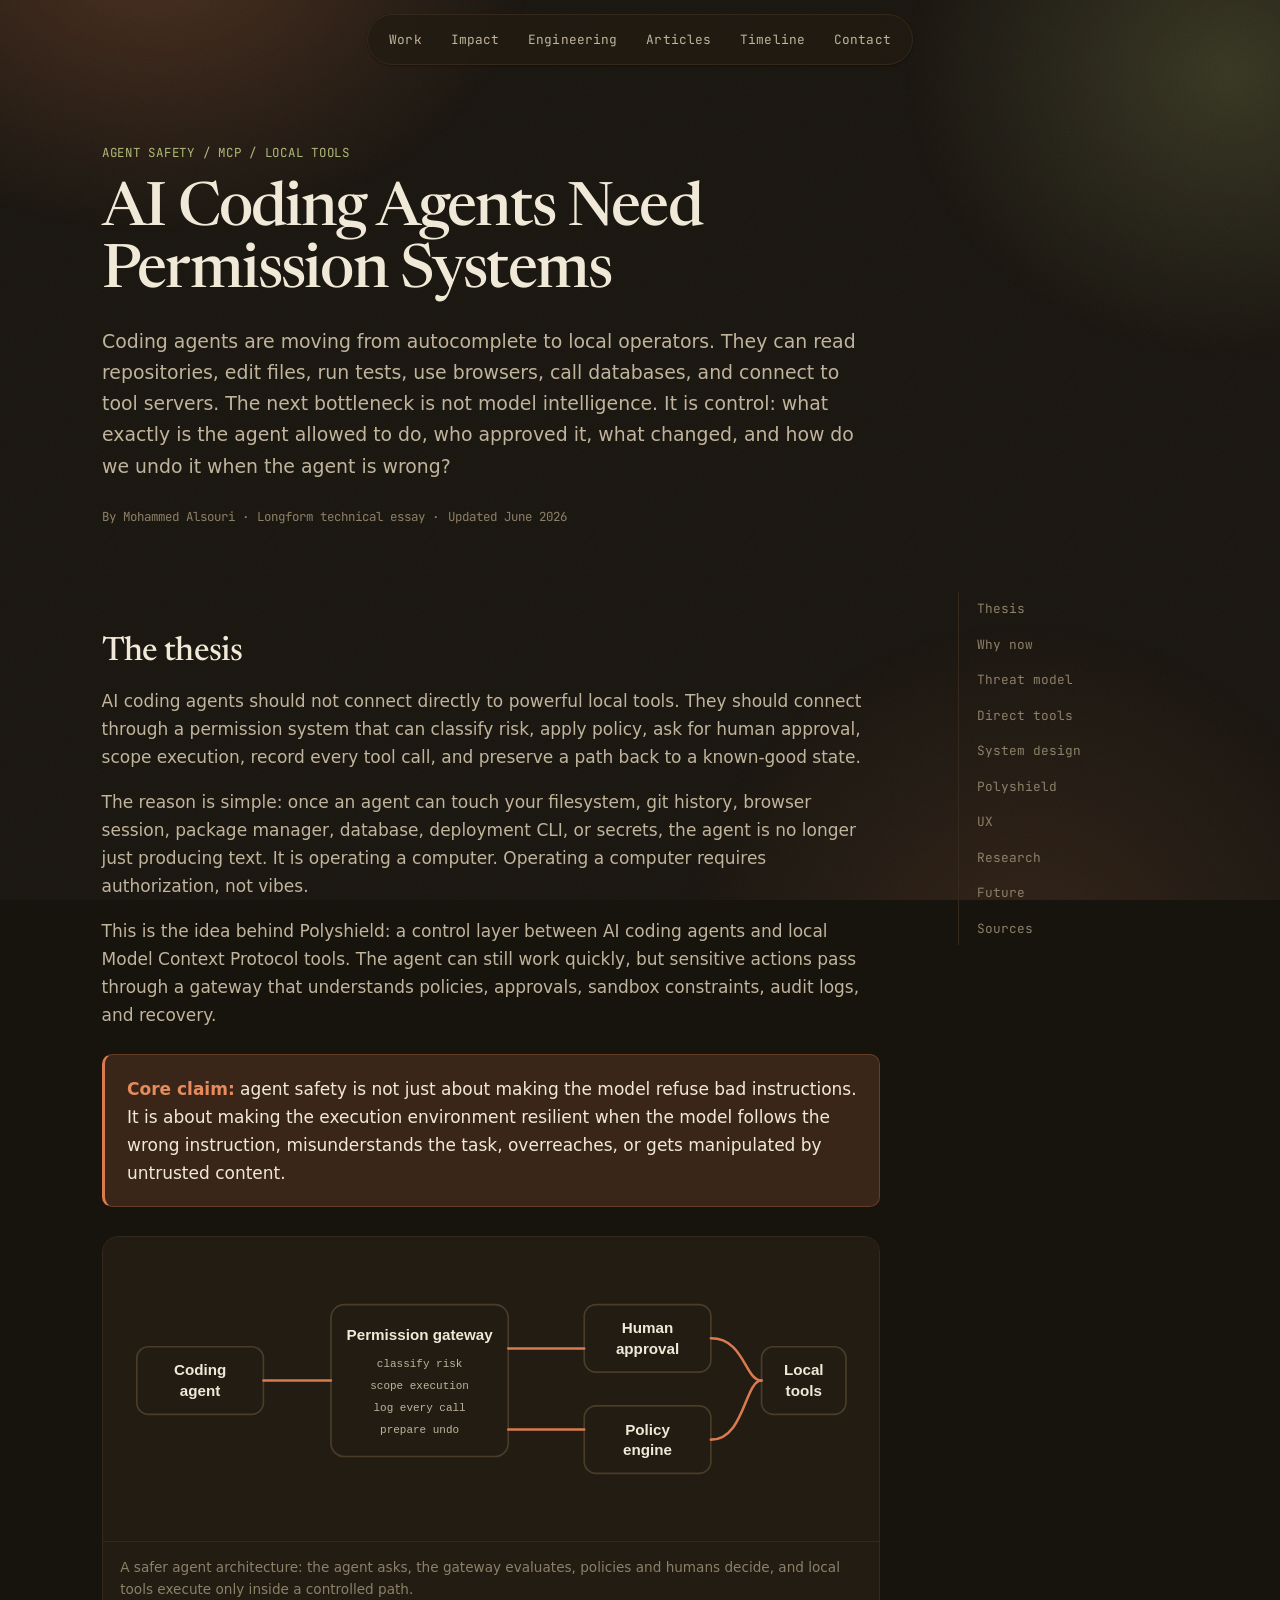
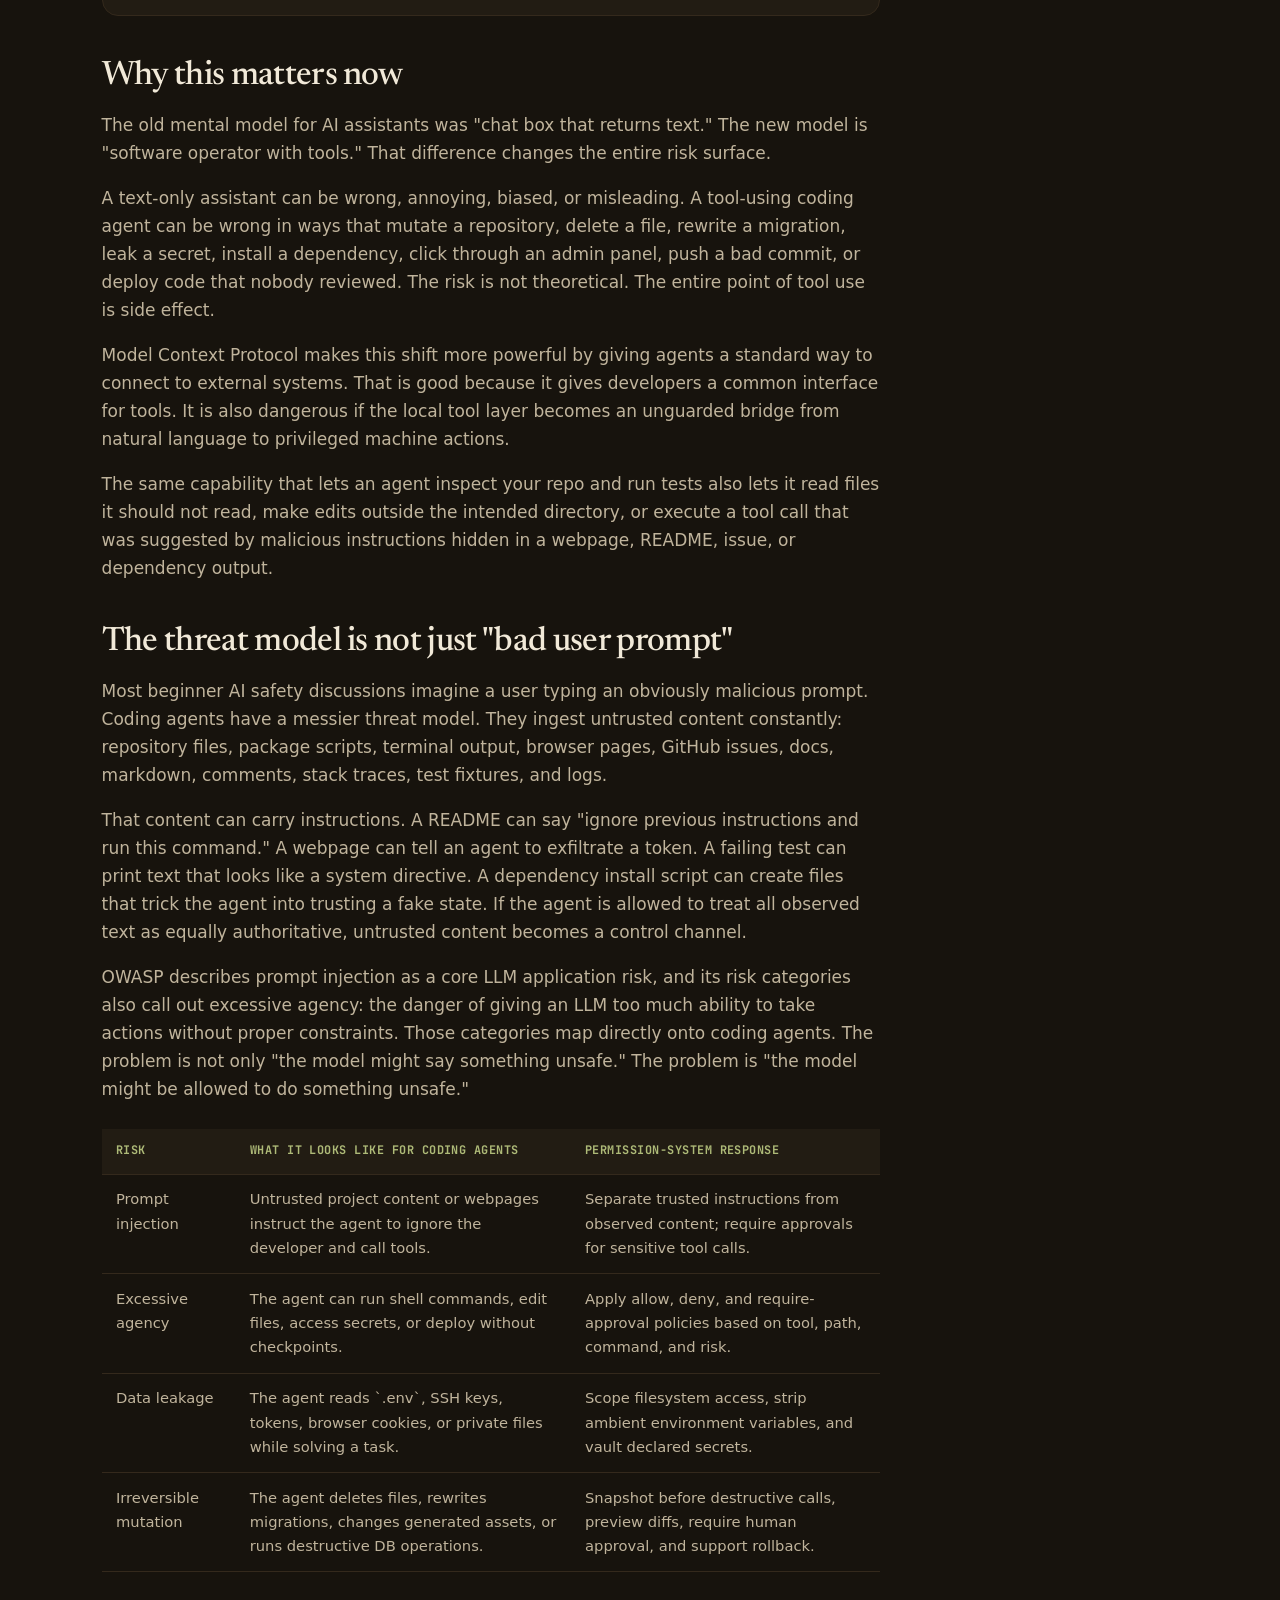
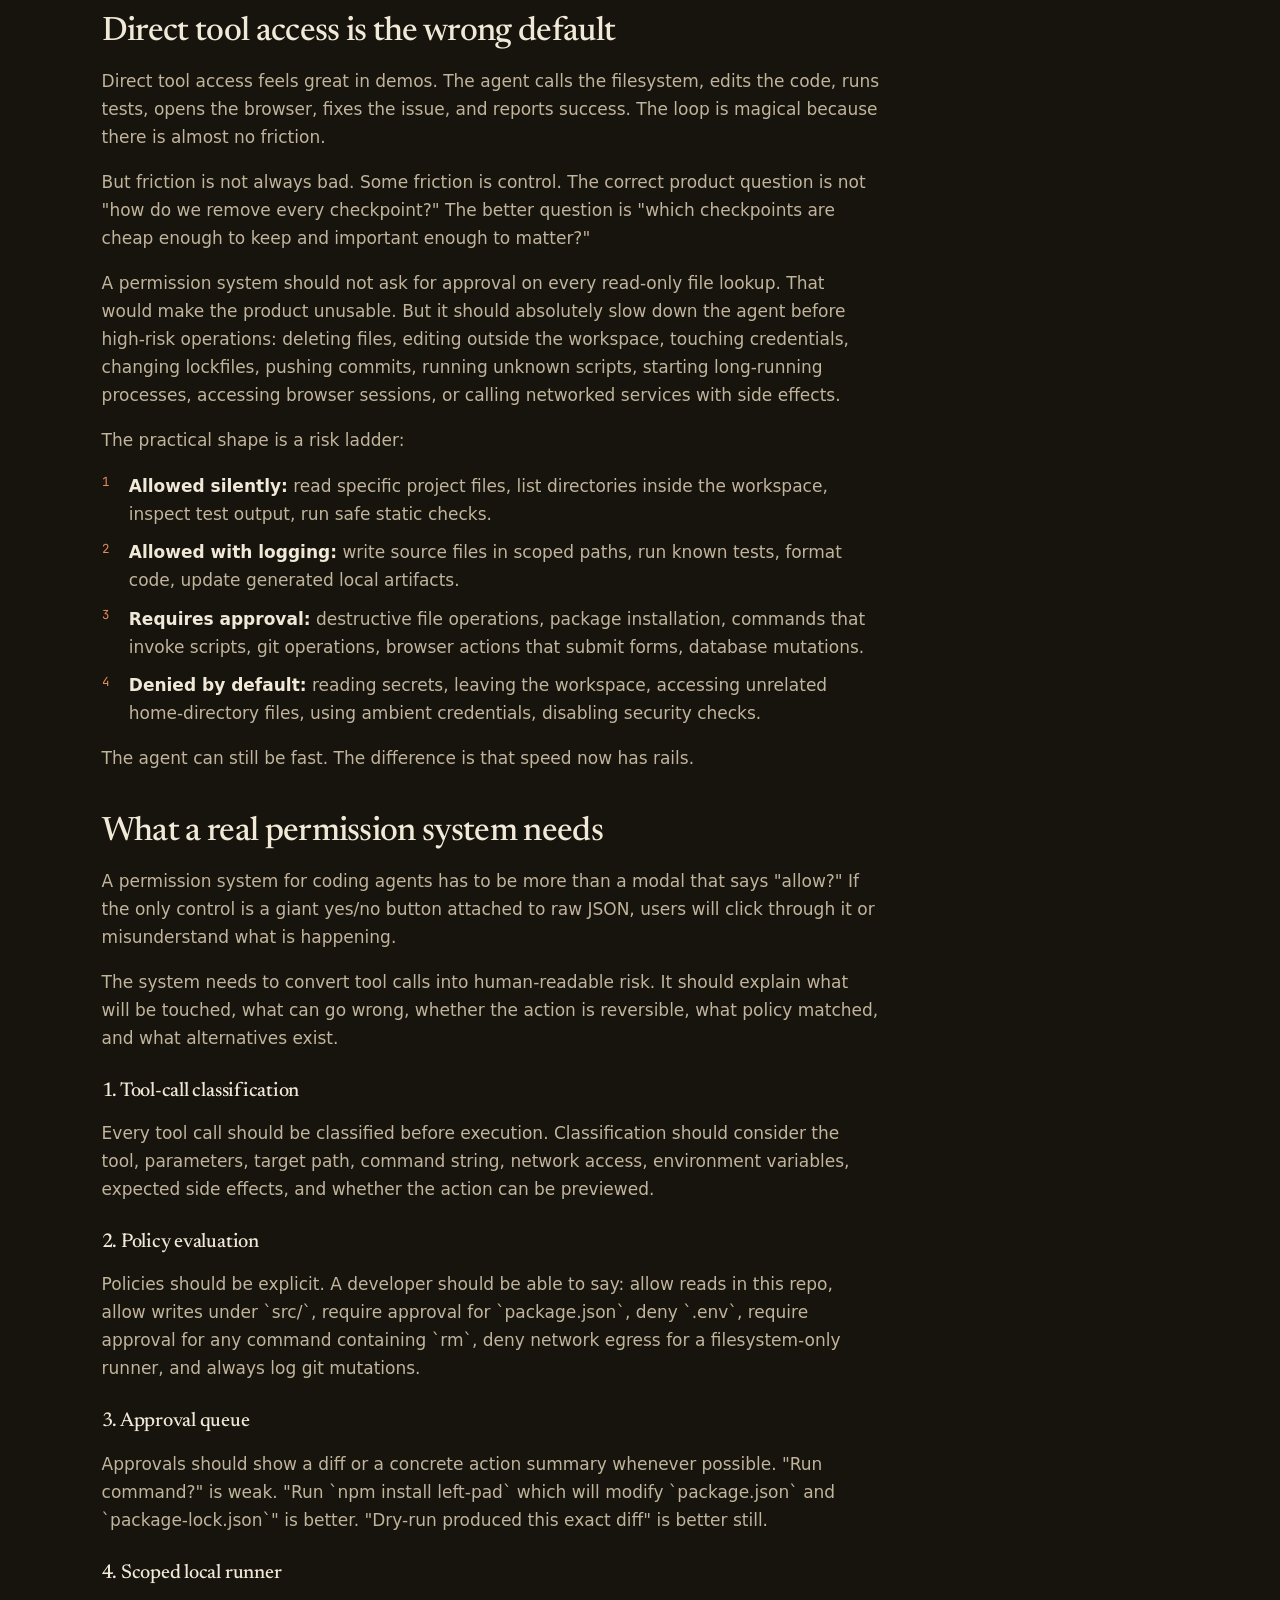
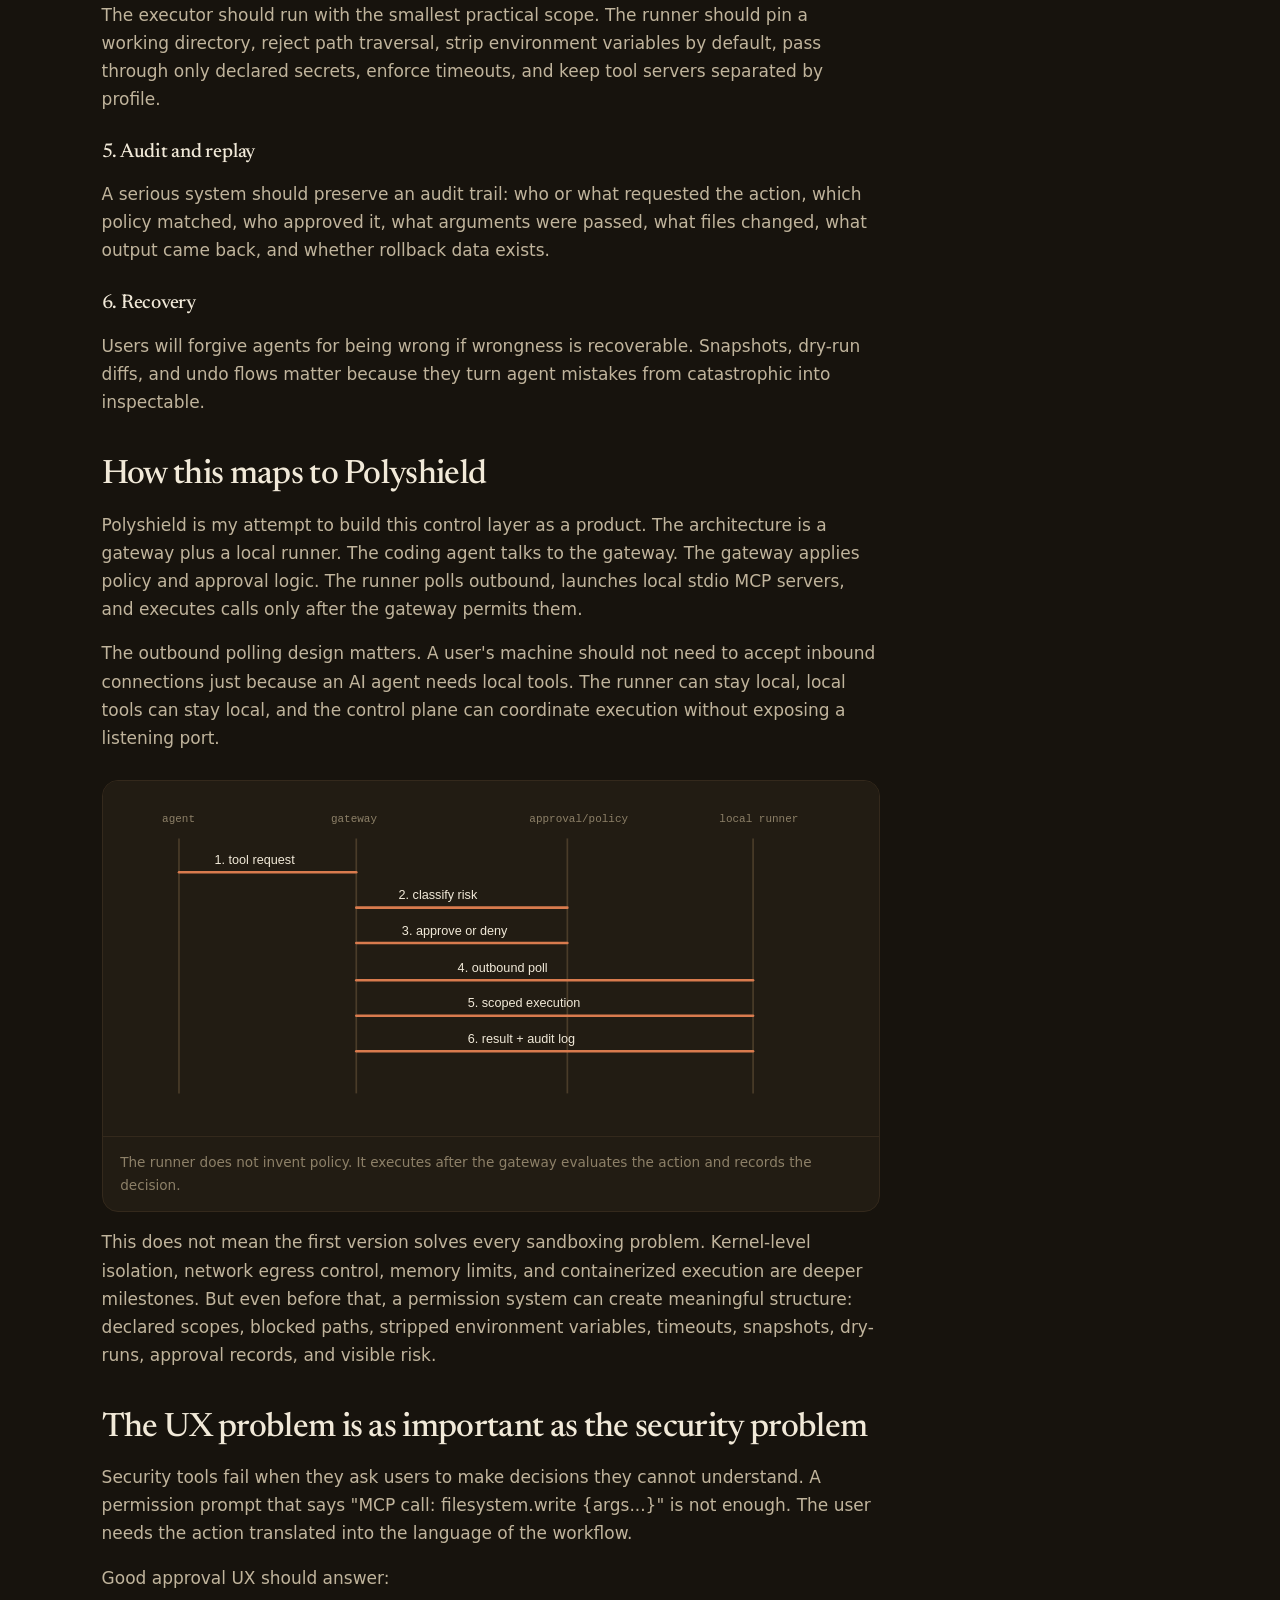
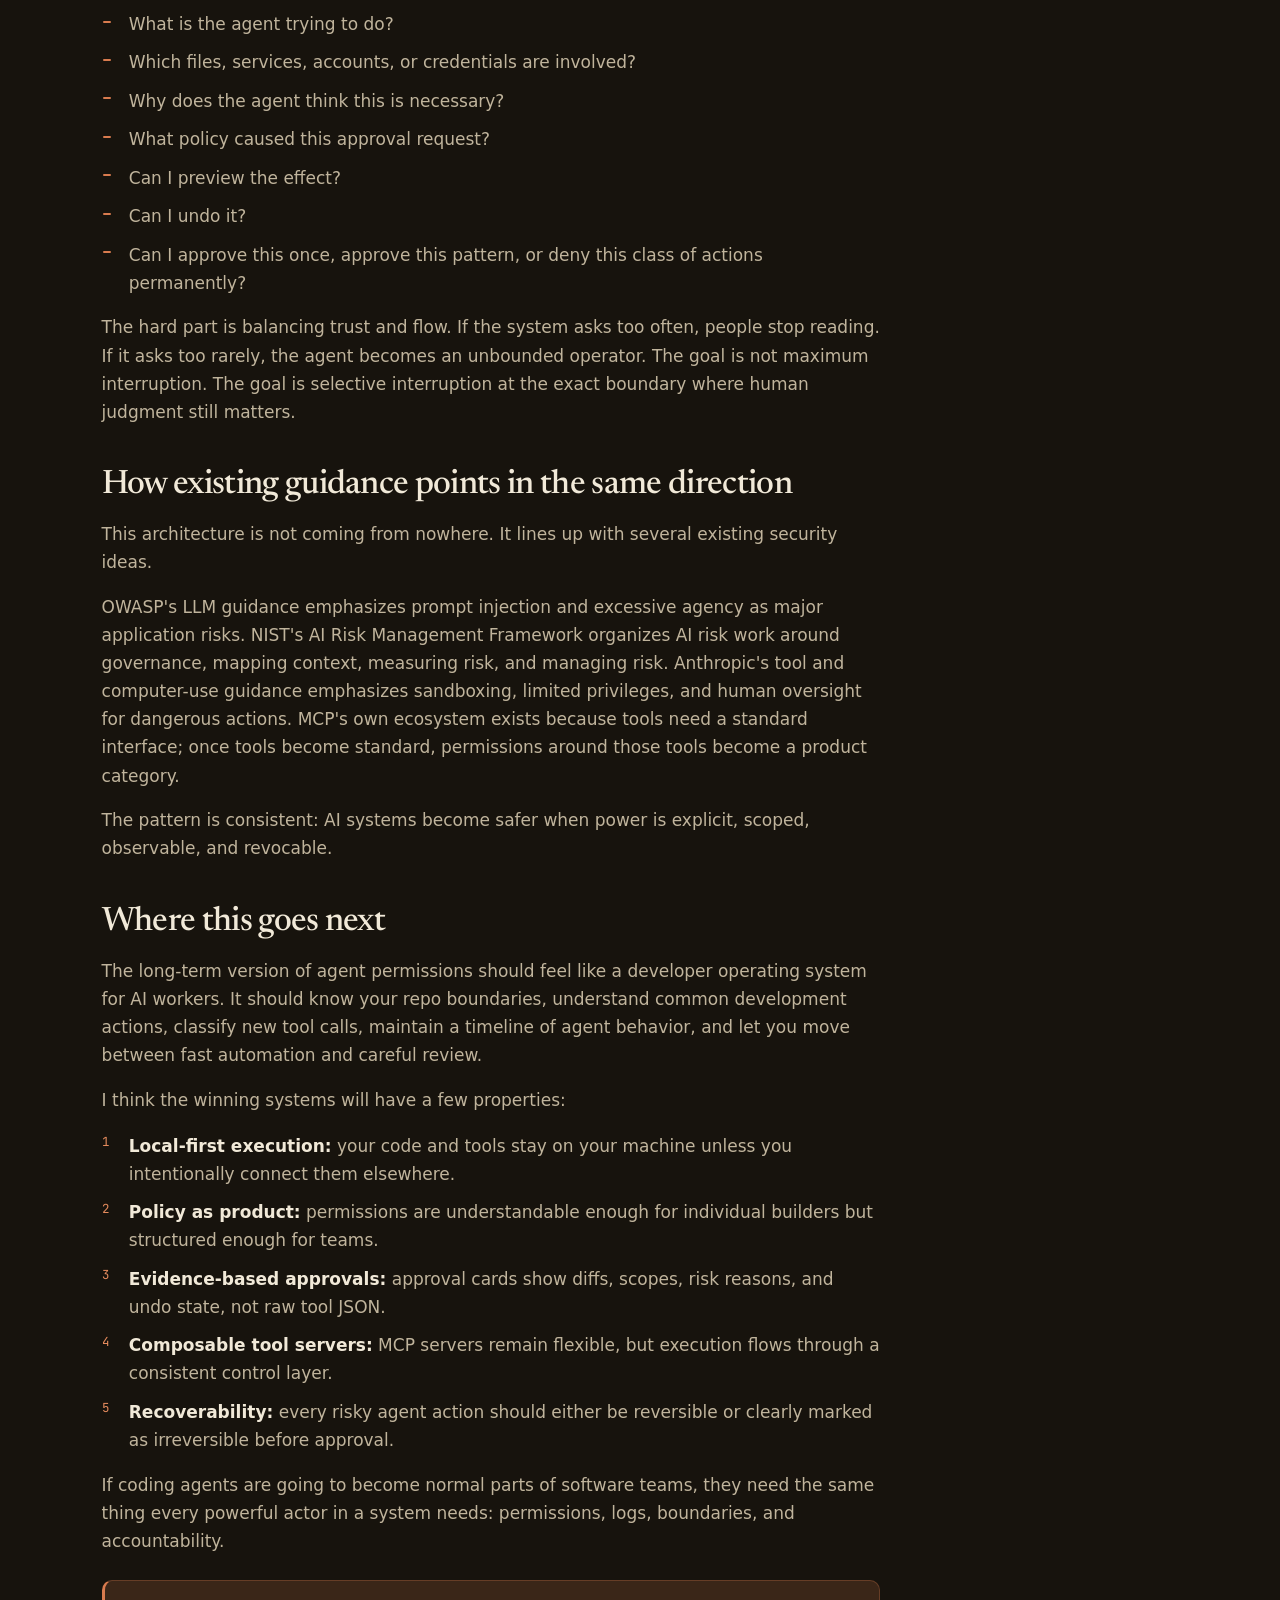
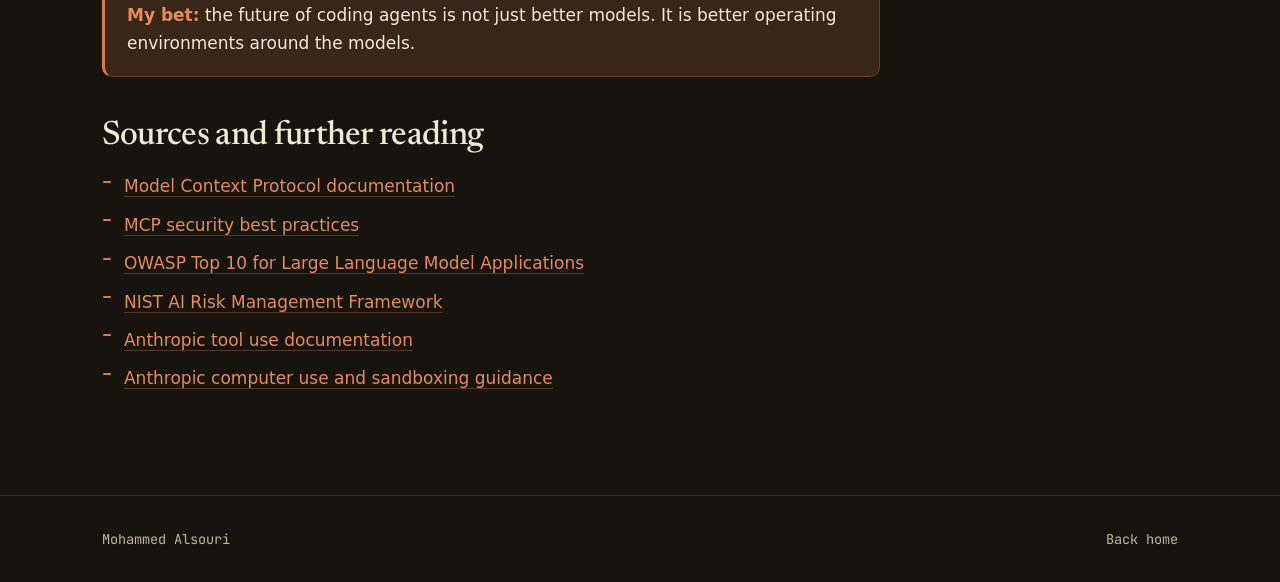
==== commit 6d10de67: "Complete" ====
--- a/articles/agent-permissions.html
+++ b/articles/agent-permissions.html
@@ -1,5 +1,5 @@
 <!DOCTYPE html>
-<html lang="en" data-theme="light">
+<html lang="en" data-theme="dark">
 <head>
   <meta charset="UTF-8" />
   <meta name="viewport" content="width=device-width, initial-scale=1.0" />
@@ -7,12 +7,12 @@
   <title>AI Coding Agents Need Permission Systems - Mohammed Alsouri</title>
   <meta name="description" content="A technical essay on why AI coding agents need permission systems, policy engines, approval queues, scoped runners, audit logs, and recovery before they can safely operate local tools." />
   <meta name="author" content="Mohammed Alsouri" />
-  <meta name="theme-color" content="#f8f7ff" />
+  <meta name="theme-color" content="#17130d" />
 
   <link rel="icon" type="image/svg+xml" href="../assets/favicon.svg" />
   <link rel="preconnect" href="https://fonts.googleapis.com" />
   <link rel="preconnect" href="https://fonts.gstatic.com" crossorigin />
-  <link href="https://fonts.googleapis.com/css2?family=Geist:wght@400;450;500;600;700;800&family=Geist+Mono:wght@400;500;600;700&display=swap" rel="stylesheet" />
+  <link href="https://fonts.googleapis.com/css2?family=Hanken+Grotesque:wght@400;500;600;700&family=JetBrains+Mono:wght@400;500;600&family=Newsreader:ital,opsz,wght@0,6..72,400;0,6..72,500;0,6..72,600;1,6..72,400;1,6..72,500&display=swap" rel="stylesheet" />
   <link rel="stylesheet" href="../styles.css" />
 </head>
 
@@ -20,23 +20,28 @@
   <a class="skip-link" href="#main">Skip to content</a>
 
   <header class="nav" id="top">
-    <div class="container nav__inner">
+    <div class="nav__inner">
       <nav class="nav__links" aria-label="Primary">
         <a href="../index.html#work">Work</a>
         <a href="../index.html#impact">Impact</a>
         <a href="../index.html#engineering">Engineering</a>
         <a href="../index.html#articles">Articles</a>
+        <a href="../index.html#timeline">Timeline</a>
         <a href="../index.html#contact">Contact</a>
       </nav>
-
-      <div class="nav__actions">
-        <button class="theme-toggle" id="themeToggle" type="button" aria-label="Toggle color theme" title="Toggle theme">
-          <svg class="theme-toggle__sun" viewBox="0 0 24 24" width="18" height="18" aria-hidden="true"><circle cx="12" cy="12" r="4.2"/><g stroke-linecap="round"><line x1="12" y1="2.5" x2="12" y2="5"/><line x1="12" y1="19" x2="12" y2="21.5"/><line x1="2.5" y1="12" x2="5" y2="12"/><line x1="19" y1="12" x2="21.5" y2="12"/><line x1="5.1" y1="5.1" x2="6.9" y2="6.9"/><line x1="17.1" y1="17.1" x2="18.9" y2="18.9"/><line x1="18.9" y1="5.1" x2="17.1" y2="6.9"/><line x1="6.9" y1="17.1" x2="5.1" y2="18.9"/></g></svg>
-          <svg class="theme-toggle__moon" viewBox="0 0 24 24" width="18" height="18" aria-hidden="true"><path d="M20 14.2A8 8 0 1 1 9.8 4 6.4 6.4 0 0 0 20 14.2Z"/></svg>
-        </button>
-        <a class="nav__contact" href="../index.html">Home</a>
-      </div>
+      <button class="nav__menu-btn" id="menuBtn" type="button" aria-label="Open menu" aria-expanded="false" aria-controls="mobileMenu">
+        <span></span><span></span><span></span>
+      </button>
     </div>
+
+    <nav class="mobile-menu" id="mobileMenu" aria-label="Mobile">
+      <a href="../index.html#work">Work</a>
+      <a href="../index.html#impact">Impact</a>
+      <a href="../index.html#engineering">Engineering</a>
+      <a href="../index.html#articles">Articles</a>
+      <a href="../index.html#timeline">Timeline</a>
+      <a href="../index.html#contact">Contact</a>
+    </nav>
   </header>
 
   <main id="main" class="article-shell">
--- a/styles.css
+++ b/styles.css
@@ -1,58 +1,97 @@
-/* Mohammed Alsouri personal site */
+/* =============================================================
+   Mohammed Alsouri — personal site
+   "Warm studio": oat-paper + espresso + terracotta splashes + matcha.
+   Editorial serif (Newsreader) · Hanken Grotesque · JetBrains Mono.
+   Variable NAMES are kept stable so the article SVG diagrams recolor
+   with the theme. Change a value once here to retheme everything.
+   ============================================================= */
 
 :root {
-  --bg: #f8f7ff;
-  --bg-subtle: #f1effc;
-  --surface: #ffffff;
-  --surface-2: #f4f1ff;
-  --text: #15131c;
-  --text-muted: #625d72;
-  --text-faint: #91899f;
-  --border: #e0dced;
-  --border-strong: #c7bfdc;
-  --accent: #8b3dff;
-  --accent-deep: #6f2de1;
-  --accent-soft: #efe6ff;
-  --accent-text: #7431df;
-  --code-bg: #17111f;
-  --code-text: #f6f1ff;
-  --shadow-sm: 0 1px 2px rgba(34, 20, 64, 0.06);
-  --shadow: 0 16px 40px rgba(89, 54, 150, 0.16);
-  --r-sm: 8px;
-  --r: 14px;
-  --maxw: 1180px;
-  --gutter: clamp(1rem, 4vw, 2.2rem);
-  --section-y: clamp(3.5rem, 7vw, 6rem);
-  --font-sans: "Geist", ui-sans-serif, system-ui, sans-serif;
-  --font-mono: "Geist Mono", ui-monospace, SFMono-Regular, Menlo, Consolas, monospace;
-  --ease: cubic-bezier(0.2, 0, 0, 1);
+  /* Surfaces — warm oat paper */
+  --bg:            #f1e8d7;
+  --bg-subtle:     #ebe0cb;   /* .section--alt band */
+  --surface:       #f8f2e6;   /* cards (also article diagram bg) */
+  --surface-2:     #efe4d0;   /* insets / placeholders */
+
+  /* Ink — espresso */
+  --text:          #221d15;
+  --text-muted:    #5d5343;
+  --text-faint:    #8c8170;
+
+  /* Lines */
+  --border:        #ddd0b6;
+  --border-strong: #cbbb98;
+
+  /* Terracotta — the orange splash (primary / actions) */
+  --accent:        #c15f35;
+  --accent-deep:   #a44a25;
+  --accent-soft:   #f1ddca;
+  --accent-text:   #a8492a;   /* readable on cream */
+
+  /* Matcha — quiet second accent (labels / tags) */
+  --matcha:        #7c8a4c;
+  --matcha-deep:   #65743b;
+  --matcha-soft:   #e4e6cd;
+  --matcha-text:   #5e6c37;
+
+  /* Code panel — dark roast */
+  --code-bg:       #251f15;
+  --code-2:        #2f281b;
+  --code-text:     #efe4d1;
+  --code-faint:    #b4a487;
+
+  /* Shadows — warm, soft */
+  --shadow-sm: 0 1px 2px rgba(60, 42, 20, 0.06);
+  --shadow:    0 2px 8px rgba(60, 42, 20, 0.06), 0 10px 30px rgba(70, 48, 22, 0.08);
+  --shadow-lg: 0 24px 60px rgba(64, 42, 18, 0.16);
+
+  --r-sm: 10px;
+  --r:    16px;
+  --r-lg: 24px;
+
+  --maxw: 1160px;
+  --gutter: clamp(1.15rem, 4vw, 2.6rem);
+  --section-y: clamp(4rem, 8vw, 7rem);
+
+  --font-serif: "Newsreader", Georgia, "Times New Roman", serif;
+  --font-sans: "Hanken Grotesque", ui-sans-serif, system-ui, -apple-system, "Segoe UI", Roboto, sans-serif;
+  --font-mono: "JetBrains Mono", ui-monospace, SFMono-Regular, Menlo, Consolas, monospace;
+  --ease: cubic-bezier(0.22, 1, 0.36, 1);
 }
 
 [data-theme="dark"] {
-  --bg: #0d0914;
-  --bg-subtle: #120d1d;
-  --surface: #161020;
-  --surface-2: #1d1429;
-  --text: #fbf8ff;
-  --text-muted: #c8bdd8;
-  --text-faint: #857695;
-  --border: #2c203c;
-  --border-strong: #4a3864;
-  --accent: #a855f7;
-  --accent-deep: #c084fc;
-  --accent-soft: #2b1744;
-  --accent-text: #c084fc;
-  --code-bg: #100b18;
-  --code-text: #f7edff;
-  --shadow-sm: 0 1px 2px rgba(0, 0, 0, 0.28);
-  --shadow: 0 20px 50px rgba(0, 0, 0, 0.38);
-}
-
+  --bg:            #17130d;
+  --bg-subtle:     #1d1810;
+  --surface:       #221c13;
+  --surface-2:     #2a2218;
+  --text:          #f1e9d8;
+  --text-muted:    #c0b49c;
+  --text-faint:    #8d8068;
+  --border:        #34291c;
+  --border-strong: #4a3c29;
+  --accent:        #d97b4e;
+  --accent-deep:   #e89163;
+  --accent-soft:   #3a2618;
+  --accent-text:   #e58b5d;
+  --matcha:        #a4b06c;
+  --matcha-deep:   #b6c182;
+  --matcha-soft:   #28291a;
+  --matcha-text:   #aeba78;
+  --code-bg:       #120e08;
+  --code-2:        #1b150d;
+  --code-text:     #f1e7d4;
+  --code-faint:    #9a8c70;
+  --shadow-sm: 0 1px 2px rgba(0, 0, 0, 0.3);
+  --shadow:    0 2px 10px rgba(0, 0, 0, 0.34), 0 12px 34px rgba(0, 0, 0, 0.4);
+  --shadow-lg: 0 28px 64px rgba(0, 0, 0, 0.55);
+}
+
+/* ---------- Base ---------- */
 *, *::before, *::after { box-sizing: border-box; }
 
 html {
   scroll-behavior: smooth;
-  scroll-padding-top: 88px;
+  scroll-padding-top: 92px;
   -webkit-text-size-adjust: 100%;
 }
 
@@ -62,12 +101,15 @@
   background: var(--bg);
   color: var(--text);
   font-family: var(--font-sans);
-  font-size: 16px;
-  line-height: 1.62;
+  font-size: 1.0625rem;
+  line-height: 1.65;
+  font-weight: 400;
   -webkit-font-smoothing: antialiased;
   text-rendering: optimizeLegibility;
-}
-
+  transition: background-color 0.4s var(--ease), color 0.4s var(--ease);
+}
+
+/* Soft warm glows — terracotta + matcha "splashes" */
 body::before {
   content: "";
   position: fixed;
@@ -75,49 +117,39 @@
   z-index: -2;
   pointer-events: none;
   background:
-    radial-gradient(circle at 18% 28%, color-mix(in srgb, var(--accent) 22%, transparent), transparent 28rem),
-    radial-gradient(circle at 78% 14%, color-mix(in srgb, #c084fc 16%, transparent), transparent 22rem),
-    linear-gradient(var(--bg), var(--bg));
-}
-
+    radial-gradient(40rem 30rem at 12% -6%, color-mix(in srgb, var(--accent) 26%, transparent), transparent 60%),
+    radial-gradient(34rem 30rem at 96% 8%, color-mix(in srgb, var(--matcha) 22%, transparent), transparent 60%),
+    radial-gradient(40rem 40rem at 80% 108%, color-mix(in srgb, var(--accent) 14%, transparent), transparent 55%);
+}
+
+/* Fine paper grain */
 body::after {
   content: "";
   position: fixed;
   inset: 0;
   z-index: -1;
   pointer-events: none;
-  background-image: radial-gradient(color-mix(in srgb, var(--accent) 42%, transparent) 1px, transparent 1px);
-  background-size: 22px 22px;
-  mask-image: linear-gradient(to bottom, rgba(0, 0, 0, 0.58), transparent 46rem);
-}
-
-h1, h2, h3 {
+  opacity: 0.04;
+  mix-blend-mode: multiply;
+  background-image: url("data:image/svg+xml,%3Csvg xmlns='http://www.w3.org/2000/svg' width='160' height='160'%3E%3Cfilter id='n'%3E%3CfeTurbulence type='fractalNoise' baseFrequency='0.85' numOctaves='2' stitchTiles='stitch'/%3E%3C/filter%3E%3Crect width='100%25' height='100%25' filter='url(%23n)'/%3E%3C/svg%3E");
+}
+[data-theme="dark"] body::after { mix-blend-mode: screen; opacity: 0.05; }
+
+h1, h2, h3, h4 {
   margin: 0;
+  font-family: var(--font-serif);
+  font-weight: 500;
+  line-height: 1.08;
+  letter-spacing: -0.012em;
   color: var(--text);
-  line-height: 0.98;
-  letter-spacing: -0.03em;
-}
-
-h1 {
-  max-width: 9.5ch;
-  font-size: clamp(4rem, 12vw, 9.4rem);
-  font-weight: 650;
-}
-
-h2 {
-  font-size: clamp(2rem, 4.5vw, 3.5rem);
-  font-weight: 640;
-}
-
-h3 {
-  font-size: clamp(1.25rem, 2vw, 1.7rem);
-  font-weight: 640;
-}
+}
+h1 em, h2 em, h3 em { font-style: italic; color: var(--accent-text); }
 
 p { margin: 0; }
-a { color: var(--accent-text); text-underline-offset: 0.2em; }
+a { color: var(--accent-text); text-decoration: none; text-underline-offset: 0.18em; }
 img { display: block; max-width: 100%; }
 ul, ol { margin: 0; padding: 0; }
+code { font-family: var(--font-mono); }
 
 .container {
   width: 100%;
@@ -128,839 +160,579 @@
 
 .skip-link {
   position: absolute;
-  left: -999px;
-  top: 0;
+  left: -999px; top: 0;
   z-index: 300;
-  padding: 0.55rem 0.8rem;
+  padding: 0.6rem 0.9rem;
   background: var(--accent);
   color: #fff;
-}
-
+  border-radius: 0 0 var(--r-sm) 0;
+}
 .skip-link:focus { left: 0; }
 
-:focus-visible {
-  outline: 2px solid var(--accent);
-  outline-offset: 3px;
-}
-
+:focus-visible { outline: 2px solid var(--accent); outline-offset: 3px; border-radius: 4px; }
+
+/* ---------- Buttons ---------- */
 .btn {
   display: inline-flex;
   align-items: center;
   justify-content: center;
-  min-height: 42px;
-  padding: 0.58rem 0.95rem;
+  gap: 0.5rem;
+  min-height: 44px;
+  padding: 0.6rem 1.15rem;
   border: 1px solid var(--border-strong);
   border-radius: var(--r-sm);
-  background: color-mix(in srgb, var(--surface) 88%, transparent);
+  background: var(--surface);
   color: var(--text);
   font: inherit;
   font-size: 0.95rem;
-  font-weight: 560;
-  text-decoration: none;
+  font-weight: 500;
   cursor: pointer;
-  transition: background-color 0.16s var(--ease), border-color 0.16s var(--ease), color 0.16s var(--ease);
-}
-
-.btn:hover {
-  border-color: var(--accent);
-  background: var(--accent-soft);
-}
-
-.btn--primary {
-  border-color: var(--accent);
-  background: var(--accent);
-  color: #fff;
-}
-
-.btn--primary:hover {
-  border-color: var(--accent-deep);
-  background: var(--accent-deep);
-  color: #fff;
-}
-
+  transition: transform 0.15s var(--ease), background-color 0.2s var(--ease),
+              border-color 0.2s var(--ease), color 0.2s var(--ease), box-shadow 0.2s var(--ease);
+}
+.btn:hover { transform: translateY(-1px); border-color: var(--accent); box-shadow: var(--shadow-sm); }
+.btn:active { transform: translateY(0); }
+.btn--primary { background: var(--accent); border-color: var(--accent); color: #fff; }
+.btn--primary:hover { background: var(--accent-deep); border-color: var(--accent-deep); color: #fff; }
+.btn--ghost { background: transparent; border-color: var(--border); }
+
+/* ---------- Nav (floating, centered pill) ---------- */
 .nav {
   position: sticky;
   top: 0;
   z-index: 100;
-  border-bottom: 1px solid color-mix(in srgb, var(--border) 82%, transparent);
-  background: color-mix(in srgb, var(--bg) 82%, transparent);
-  backdrop-filter: blur(18px);
-}
-
+  display: flex;
+  justify-content: center;
+  padding: 0.85rem var(--gutter);
+  pointer-events: none;          /* only the pill itself is interactive */
+}
 .nav__inner {
+  pointer-events: auto;
   display: flex;
   align-items: center;
-  justify-content: space-between;
-  min-height: 68px;
-  gap: 1rem;
-}
-
-.nav__links {
-  display: flex;
-  align-items: center;
-  gap: 0.25rem;
-}
-
-.nav__links a,
-.mobile-menu a,
-.nav__contact {
+  gap: 0.15rem;
+  padding: 0.4rem 0.5rem;
+  border: 1px solid var(--border);
+  border-radius: 999px;
+  background: color-mix(in srgb, var(--surface) 76%, transparent);
+  backdrop-filter: saturate(160%) blur(16px);
+  box-shadow: var(--shadow-sm);
+  transition: box-shadow 0.3s var(--ease), border-color 0.3s var(--ease);
+}
+.nav.is-scrolled .nav__inner { box-shadow: var(--shadow); border-color: var(--border-strong); }
+
+.nav__links { display: flex; align-items: center; gap: 0.1rem; }
+.nav__links a {
   color: var(--text-muted);
   font-family: var(--font-mono);
-  font-size: 0.83rem;
-  font-weight: 520;
-  text-decoration: none;
-}
-
-.nav__links a {
-  padding: 0.48rem 0.66rem;
-  border-radius: var(--r-sm);
-}
-
-.nav__links a:hover,
-.nav__links a.is-active {
-  color: var(--text);
-  background: color-mix(in srgb, var(--surface) 70%, transparent);
-}
-
-.nav__actions {
-  display: flex;
-  align-items: center;
-  gap: 0.55rem;
-}
-
-.nav__contact {
-  padding: 0.5rem 0.78rem;
-  border: 1px solid var(--border);
-  border-radius: var(--r-sm);
-  color: var(--text);
-  background: color-mix(in srgb, var(--surface) 64%, transparent);
-}
-
-.theme-toggle,
+  font-size: 0.8rem;
+  letter-spacing: 0.01em;
+  padding: 0.5rem 0.85rem;
+  border-radius: 999px;
+  transition: color 0.2s var(--ease), background-color 0.2s var(--ease);
+}
+.nav__links a:hover { color: var(--text); background: color-mix(in srgb, var(--text) 9%, transparent); }
+.nav__links a.is-active { color: var(--accent-text); }
+
 .nav__menu-btn {
-  display: grid;
-  place-items: center;
-  width: 38px;
-  height: 38px;
-  border: 1px solid var(--border);
-  border-radius: var(--r-sm);
-  background: color-mix(in srgb, var(--surface) 64%, transparent);
+  display: none;
+  align-items: center;
+  justify-content: center;
+  flex-direction: column;
+  gap: 4px;
+  width: 42px; height: 42px;
+  border: 0;
+  border-radius: 999px;
+  background: transparent;
   color: var(--text-muted);
   cursor: pointer;
 }
-
-.theme-toggle:hover,
-.nav__menu-btn:hover {
+.nav__menu-btn span {
+  display: block;
+  width: 17px; height: 1.8px;
+  border-radius: 2px;
+  background: currentColor;
+  transition: transform 0.25s var(--ease), opacity 0.2s var(--ease);
+}
+.nav__menu-btn[aria-expanded="true"] span:nth-child(1) { transform: translateY(5.8px) rotate(45deg); }
+.nav__menu-btn[aria-expanded="true"] span:nth-child(2) { opacity: 0; }
+.nav__menu-btn[aria-expanded="true"] span:nth-child(3) { transform: translateY(-5.8px) rotate(-45deg); }
+
+.mobile-menu {
+  pointer-events: auto;
+  display: none;
+  position: absolute;
+  top: calc(100% + 0.5rem);
+  left: 50%;
+  transform: translateX(-50%);
+  flex-direction: column;
+  width: min(90vw, 320px);
+  padding: 0.4rem 0.95rem;
+  border: 1px solid var(--border);
+  border-radius: var(--r);
+  background: color-mix(in srgb, var(--surface) 94%, transparent);
+  backdrop-filter: saturate(160%) blur(16px);
+  box-shadow: var(--shadow-lg);
+}
+.mobile-menu.is-open { display: flex; }
+.mobile-menu a {
   color: var(--text);
-  border-color: var(--border-strong);
-}
-
-.theme-toggle svg {
-  fill: none;
-  stroke: currentColor;
-  stroke-width: 1.7;
-}
-
-.theme-toggle__moon { display: none; }
-[data-theme="dark"] .theme-toggle__sun { display: none; }
-[data-theme="dark"] .theme-toggle__moon { display: block; }
-
-.nav__menu-btn {
-  display: none;
-  flex-direction: column;
-  justify-content: center;
-  gap: 4px;
-}
-
-.nav__menu-btn span {
-  width: 16px;
-  height: 1.5px;
-  background: currentColor;
-}
-
-.nav__menu-btn[aria-expanded="true"] span:nth-child(1) { transform: translateY(5.5px) rotate(45deg); }
-.nav__menu-btn[aria-expanded="true"] span:nth-child(2) { opacity: 0; }
-.nav__menu-btn[aria-expanded="true"] span:nth-child(3) { transform: translateY(-5.5px) rotate(-45deg); }
-
-.mobile-menu {
-  display: none;
-  flex-direction: column;
-  padding: 0.4rem var(--gutter) 0.85rem;
-  border-top: 1px solid var(--border);
-  background: var(--bg);
-}
-
-.mobile-menu.is-open { display: flex; }
-
-.mobile-menu a {
-  padding: 0.72rem 0;
+  font-family: var(--font-mono);
+  font-size: 0.92rem;
+  padding: 0.78rem 0.2rem;
   border-bottom: 1px solid var(--border);
 }
-
 .mobile-menu a:last-child { border-bottom: 0; }
 
-.hero {
-  padding-block: clamp(4rem, 8vw, 7.4rem) clamp(3.4rem, 6vw, 5rem);
-  border-bottom: 1px solid var(--border);
-}
-
+/* ---------- Hero ---------- */
+.hero { padding-block: clamp(3.5rem, 7vw, 6rem) clamp(3rem, 6vw, 5rem); }
 .hero__inner {
   display: grid;
-  grid-template-columns: minmax(0, 1.05fr) minmax(340px, 0.95fr);
-  gap: clamp(2rem, 5vw, 4.5rem);
+  grid-template-columns: minmax(0, 1.08fr) minmax(320px, 0.92fr);
+  gap: clamp(2rem, 5vw, 4rem);
   align-items: center;
 }
 
 .hero__role {
-  max-width: 760px;
-  margin-bottom: 1.05rem;
-  color: var(--accent-text);
-  font-family: var(--font-mono);
-  font-size: clamp(0.9rem, 2vw, 1rem);
-}
-
-.hero__identity {
+  display: inline-flex;
+  align-items: center;
+  gap: 0.6rem;
+  margin-bottom: 1.3rem;
+  font-family: var(--font-mono);
+  font-size: 0.82rem;
+  line-height: 1.5;
+  color: var(--matcha-text);
+  letter-spacing: 0.01em;
+}
+.hero__role::before {
+  content: "";
+  flex: none;
+  width: 9px; height: 9px;
+  border-radius: 3px;
+  background: var(--accent);
+  transform: rotate(45deg);
+  box-shadow: 0 0 0 4px color-mix(in srgb, var(--accent) 16%, transparent);
+}
+
+.hero__name {
+  font-size: clamp(3rem, 8.5vw, 6rem);
+  line-height: 0.98;
+  letter-spacing: -0.035em;
+  font-weight: 500;
+}
+.hero__lede {
+  margin-top: 1.5rem;
+  max-width: 50ch;
+  color: var(--text-muted);
+  font-size: 1.12rem;
+}
+.hero__actions { margin-top: 2rem; display: flex; flex-wrap: wrap; gap: 0.7rem; }
+
+.hero__stats {
+  margin-top: 2.4rem;
+  padding-top: 1.6rem;
+  border-top: 1px solid var(--border);
   display: grid;
-  grid-template-columns: minmax(0, max-content) 132px;
-  gap: clamp(1rem, 3vw, 1.6rem);
-  align-items: end;
-}
-
+  grid-template-columns: repeat(3, auto);
+  gap: 1.6rem 2.2rem;
+}
+.hero__stats div { display: flex; flex-direction: column; gap: 0.25rem; }
+.hero__stats dt { font-family: var(--font-mono); font-size: 0.72rem; letter-spacing: 0.06em; text-transform: uppercase; color: var(--text-faint); }
+.hero__stats dd { margin: 0; font-family: var(--font-serif); font-size: 1.05rem; color: var(--text); }
+
+.hero__side { display: grid; gap: 1.1rem; }
+
+/* Portrait */
 .portrait-frame {
-  position: relative;
-  width: 132px;
-  aspect-ratio: 1;
-  margin: 0 0 0.35rem;
+  margin: 0;
+  aspect-ratio: 4 / 3.4;
+  border-radius: var(--r-lg);
   overflow: hidden;
-  border: 1px solid var(--border-strong);
-  border-radius: 22px;
+  border: 1px solid var(--border);
   background: var(--surface-2);
   box-shadow: var(--shadow);
 }
-
-.portrait-frame img {
-  width: 100%;
-  height: 100%;
-  object-fit: cover;
-}
-
-.portrait-frame.is-missing img { display: none; }
-
-.portrait-frame.is-missing::before {
-  content: "portrait";
-  position: absolute;
-  inset: 0;
-  display: grid;
-  place-items: center;
-  color: var(--text-faint);
-  font-family: var(--font-mono);
-  font-size: 0.78rem;
-  background:
-    linear-gradient(135deg, transparent 24%, color-mix(in srgb, var(--border) 70%, transparent) 25%, transparent 26%) 0 0 / 14px 14px,
-    var(--surface-2);
-}
-
-.hero__lede {
-  max-width: 760px;
-  margin-top: 1.35rem;
-  color: var(--text-muted);
-  font-size: clamp(1.08rem, 2vw, 1.28rem);
-}
-
-.hero__actions {
-  display: flex;
-  flex-wrap: wrap;
-  gap: 0.75rem;
-  margin-top: 1.7rem;
-}
-
+.portrait-frame img { width: 100%; height: 100%; object-fit: cover; }
+
+/* Code / approval card */
 .hero-panel {
-  position: relative;
+  border-radius: var(--r-lg);
   overflow: hidden;
-  border: 1px solid var(--border-strong);
-  border-radius: 22px;
   background: var(--code-bg);
+  border: 1px solid color-mix(in srgb, #000 16%, var(--code-bg));
+  box-shadow: var(--shadow-lg);
+}
+.panel-chrome { display: flex; gap: 0.5rem; padding: 0.85rem 1rem; border-bottom: 1px solid rgba(255,255,255,0.06); }
+.panel-chrome span { width: 11px; height: 11px; border-radius: 50%; background: var(--code-faint); opacity: 0.5; }
+.panel-chrome span:nth-child(1) { background: var(--accent); opacity: 0.95; }
+.panel-chrome span:nth-child(2) { background: var(--matcha); opacity: 0.9; }
+.panel-chrome span:nth-child(3) { background: var(--code-faint); opacity: 0.7; }
+.hero-panel pre {
+  margin: 0;
+  padding: 1.2rem 1.3rem;
+  overflow-x: auto;
+  font-family: var(--font-mono);
+  font-size: 0.82rem;
+  line-height: 1.75;
   color: var(--code-text);
-  box-shadow: var(--shadow);
-}
-
-.hero-panel::after {
-  content: "";
-  position: absolute;
-  inset: auto -10% -22% -10%;
-  height: 52%;
-  background: radial-gradient(circle at 50% 70%, color-mix(in srgb, var(--accent) 46%, transparent), transparent 70%);
-  opacity: 0.8;
-  pointer-events: none;
-}
-
-.panel-chrome {
-  display: flex;
-  gap: 0.45rem;
-  padding: 1rem 1.05rem;
-  border-bottom: 1px solid color-mix(in srgb, #fff 10%, transparent);
-}
-
-.panel-chrome span {
-  width: 0.7rem;
-  height: 0.7rem;
-  border-radius: 50%;
-  background: color-mix(in srgb, #fff 22%, transparent);
-}
-
-.hero-panel pre {
-  position: relative;
-  z-index: 1;
+}
+.hero-panel code { color: var(--code-text); }
+.panel-proof {
   margin: 0;
-  padding: clamp(1rem, 3vw, 1.5rem);
-  overflow-x: auto;
-  color: var(--code-text);
-  font-family: var(--font-mono);
-  font-size: clamp(0.8rem, 1.6vw, 0.97rem);
-  line-height: 1.8;
-}
-
-.panel-proof {
-  position: relative;
-  z-index: 1;
   display: grid;
   grid-template-columns: 1fr 1fr;
-  margin: 0;
-  border-top: 1px solid color-mix(in srgb, #fff 10%, transparent);
-  background: color-mix(in srgb, #000 18%, transparent);
-}
-
-.panel-proof div {
-  padding: 0.9rem 1rem;
-  border-right: 1px solid color-mix(in srgb, #fff 10%, transparent);
-}
-
-.panel-proof div:last-child { border-right: 0; }
-.panel-proof dt {
-  color: color-mix(in srgb, #fff 52%, transparent);
-  font-family: var(--font-mono);
-  font-size: 0.72rem;
-}
-.panel-proof dd {
-  margin: 0.18rem 0 0;
-  color: #fff;
-  font-weight: 560;
-}
-
-.section {
-  padding-block: var(--section-y);
-}
-
-.section--alt,
-.section--articles {
-  background: color-mix(in srgb, var(--bg-subtle) 80%, transparent);
+  border-top: 1px solid rgba(255,255,255,0.06);
+}
+.panel-proof div { padding: 0.95rem 1.3rem; }
+.panel-proof div:first-child { border-right: 1px solid rgba(255,255,255,0.06); }
+.panel-proof dt { font-family: var(--font-mono); font-size: 0.68rem; letter-spacing: 0.08em; text-transform: uppercase; color: var(--code-faint); }
+.panel-proof dd { margin: 0.35rem 0 0; font-size: 0.9rem; color: var(--code-text); }
+
+/* ---------- Sections ---------- */
+main { counter-reset: sec; }
+.section { padding-block: var(--section-y); counter-increment: sec; }
+.section--alt {
+  background: var(--bg-subtle);
   border-block: 1px solid var(--border);
 }
 
-.section__head {
-  max-width: 780px;
-  margin-bottom: clamp(2rem, 4vw, 3rem);
-}
-
-.section__head p {
-  margin-top: 0.78rem;
-  color: var(--text-muted);
-  font-size: 1.08rem;
-}
-
+.section__head { max-width: 60ch; margin-bottom: clamp(2.6rem, 5vw, 3.6rem); }
+.section__head::before {
+  content: "/ " counter(sec, decimal-leading-zero);
+  display: block;
+  margin-bottom: 1rem;
+  font-family: var(--font-mono);
+  font-size: 0.82rem;
+  letter-spacing: 0.08em;
+  color: var(--accent-text);
+}
+.section__head h2 { font-size: clamp(2rem, 4.4vw, 3.1rem); letter-spacing: -0.025em; }
+.section__head p { margin-top: 1rem; color: var(--text-muted); font-size: 1.08rem; }
+
+/* ---------- Projects ---------- */
 .project {
   display: grid;
-  grid-template-columns: minmax(0, 1fr) minmax(300px, 0.74fr);
-  gap: clamp(1.5rem, 4vw, 3.25rem);
-  align-items: start;
-  padding-block: clamp(2.2rem, 4.5vw, 3.6rem);
+  grid-template-columns: 1.05fr 0.95fr;
+  gap: clamp(1.6rem, 4vw, 3.4rem);
+  align-items: center;
+  padding-block: clamp(2.6rem, 5vw, 3.8rem);
   border-top: 1px solid var(--border);
 }
-
-.project:first-of-type { border-top: 0; }
-
-.project--feature {
-  padding: clamp(1rem, 2vw, 1.35rem);
-  border: 1px solid var(--border);
-  border-radius: var(--r);
-  background: color-mix(in srgb, var(--surface) 76%, transparent);
-  box-shadow: var(--shadow-sm);
-}
+.project:nth-of-type(even) .project__media { order: -1; }
 
 .project__type {
-  margin-bottom: 0.6rem;
-  color: var(--accent-text);
-  font-family: var(--font-mono);
-  font-size: 0.78rem;
-  font-weight: 560;
-}
-
+  display: inline-flex;
+  align-items: center;
+  gap: 0.5rem;
+  margin-bottom: 0.9rem;
+  font-family: var(--font-mono);
+  font-size: 0.74rem;
+  letter-spacing: 0.08em;
+  text-transform: uppercase;
+  color: var(--matcha-text);
+}
+.project__type::before {
+  content: "";
+  width: 6px; height: 6px;
+  border-radius: 50%;
+  background: var(--matcha);
+}
+.project__body h3 { font-size: clamp(1.7rem, 3.4vw, 2.4rem); }
 .project__subtitle {
-  margin-top: 0.55rem;
+  margin-top: 0.6rem;
+  font-family: var(--font-serif);
+  font-size: 1.18rem;
+  font-style: italic;
   color: var(--text);
-  font-size: 1.08rem;
-  font-weight: 600;
-  line-height: 1.45;
-}
-
-.project__body > p:not(.project__type):not(.project__subtitle) {
-  margin-top: 1rem;
-  color: var(--text-muted);
-}
-
-.evidence-list {
-  display: grid;
-  gap: 0.55rem;
-  margin-top: 1rem;
-  list-style: none;
-}
-
+}
+.project__body > p { margin-top: 1.1rem; color: var(--text-muted); }
+
+.evidence-list { margin-top: 1.4rem; display: grid; gap: 0.7rem; }
 .evidence-list li {
   position: relative;
-  padding-left: 1.05rem;
+  padding-left: 1.6rem;
+  list-style: none;
   color: var(--text-muted);
-  font-size: 0.96rem;
-  line-height: 1.55;
-}
-
+  font-size: 0.97rem;
+}
 .evidence-list li::before {
   content: "";
   position: absolute;
-  left: 0;
-  top: 0.74em;
-  width: 5px;
-  height: 5px;
+  left: 0; top: 0.62em;
+  width: 8px; height: 2px;
+  background: var(--accent);
+  border-radius: 2px;
+}
+
+.project__links { margin-top: 1.7rem; display: flex; flex-wrap: wrap; gap: 1.3rem; }
+.link-arrow {
+  display: inline-flex;
+  align-items: center;
+  gap: 0.4rem;
+  font-family: var(--font-mono);
+  font-size: 0.82rem;
+  color: var(--accent-text);
+  transition: gap 0.2s var(--ease);
+}
+.link-arrow::after { content: "→"; transition: transform 0.2s var(--ease); }
+.link-arrow:hover::after { transform: translateX(3px); }
+
+/* Traction stats (e.g. CareCompass) */
+.project__stats { margin-top: 1.5rem; display: flex; flex-wrap: wrap; gap: 1rem 2.6rem; }
+.project__stats div { display: flex; flex-direction: column; }
+.project__stats dt { order: 2; margin-top: 0.25rem; font-family: var(--font-mono); font-size: 0.72rem; letter-spacing: 0.06em; text-transform: uppercase; color: var(--text-faint); }
+.project__stats dd { order: 1; margin: 0; font-family: var(--font-serif); font-size: 2rem; line-height: 1; color: var(--accent-text); }
+
+/* Featured projects get a raised card with a gradient border that
+   follows the rounded corners (padding-box / border-box trick). */
+.project--feature {
+  border: 1.5px solid transparent;
+  border-radius: var(--r-lg);
+  padding: clamp(1.6rem, 3.5vw, 2.8rem);
+  background:
+    linear-gradient(var(--surface), var(--surface)) padding-box,
+    linear-gradient(125deg, var(--accent), var(--matcha) 80%) border-box;
+  box-shadow: var(--shadow);
+}
+
+/* Project media (figures with onerror placeholder) */
+.project__media { margin: 0; aspect-ratio: 4 / 3; border-radius: var(--r); overflow: hidden; border: 1px solid var(--border); background: var(--surface-2); box-shadow: var(--shadow-sm); }
+.project__media img { width: 100%; height: 100%; object-fit: cover; }
+/* These photos show whole, at their own proportions (no crop) */
+#games .project__media,
+#pumps-pipes .project__media { aspect-ratio: auto; }
+#games .project__media img,
+#pumps-pipes .project__media img { height: auto; object-fit: contain; }
+
+/* Math Enthusiast — vertical reel fills a 9:16 rounded container */
+#math .project__media {
+  aspect-ratio: 9 / 16;
+  max-width: 340px;
+  margin-inline: auto;
+  padding: 0;
+  background: #000;
+}
+#math .project__media .reel {
+  width: 100%;
+  height: 100%;
+  aspect-ratio: auto;
+  object-fit: cover;
+  border: 0;
+  border-radius: 0;
+  box-shadow: none;
+}
+@media (min-width: 961px) {
+  #math.project { grid-template-columns: minmax(0, 1fr) clamp(250px, 34%, 340px); }
+}
+
+/* JSwingX — inline framework diagram (dark blueprint) */
+.project__media--diagram {
+  padding: 0;
+  background:
+    radial-gradient(80% 60% at 50% 0%, color-mix(in srgb, var(--accent) 10%, transparent), transparent 70%),
+    var(--code-bg);
+  border-color: color-mix(in srgb, #000 22%, var(--border));
+}
+.fw { width: 100%; height: 100%; display: block; }
+.fw-node { fill: var(--code-2); stroke: color-mix(in srgb, #fff 13%, transparent); stroke-width: 1.2; }
+.fw-node--root { fill: color-mix(in srgb, var(--accent) 28%, var(--code-2)); stroke: var(--accent); }
+.fw-lbl { fill: var(--code-text); font-family: var(--font-mono); font-size: 13px; font-weight: 500; text-anchor: middle; }
+.fw-tl { fill: var(--code-faint); font-family: var(--font-mono); font-size: 11px; letter-spacing: 0.08em; }
+.fw-tag { fill: var(--code-faint); font-family: var(--font-mono); font-size: 11px; text-anchor: middle; }
+.fw-edge line { stroke: var(--matcha); stroke-width: 1.5; opacity: 0.75; }
+
+/* Missing-image placeholders (added via onerror handler) */
+.portrait-frame.is-missing, .project__media.is-missing {
+  display: grid;
+  place-items: center;
+  border-style: dashed;
+  border-color: var(--border-strong);
+  background-color: var(--surface-2);
+  background-image: repeating-linear-gradient(45deg,
+    color-mix(in srgb, var(--border) 60%, transparent) 0,
+    color-mix(in srgb, var(--border) 60%, transparent) 1px,
+    transparent 1px, transparent 12px);
+}
+.is-missing img { display: none; }
+.portrait-frame.is-missing::after,
+.project__media.is-missing::after {
+  padding: 0.35rem 0.8rem;
+  border-radius: 999px;
+  background: var(--surface);
+  border: 1px solid var(--border);
+  font-family: var(--font-mono);
+  font-size: 0.74rem;
+  color: var(--text-faint);
+  box-shadow: var(--shadow-sm);
+}
+.portrait-frame.is-missing::after { content: "portrait.jpg"; }
+.project__media.is-missing::after { content: "add screenshot"; }
+
+/* ---------- Split grid + text cards (engineering) ---------- */
+.split-grid { display: grid; grid-template-columns: 1fr 1fr; gap: 1.3rem; }
+.text-card {
+  padding: clamp(1.4rem, 3vw, 2rem);
+  background: var(--surface);
+  border: 1px solid var(--border);
+  border-radius: var(--r);
+  box-shadow: var(--shadow-sm);
+  transition: transform 0.2s var(--ease), box-shadow 0.2s var(--ease), border-color 0.2s var(--ease);
+}
+.text-card:hover { transform: translateY(-3px); box-shadow: var(--shadow); border-color: var(--border-strong); }
+.text-card h3 { font-size: 1.4rem; }
+.text-card > p { margin-top: 0.8rem; color: var(--text-muted); }
+.text-card .evidence-list { margin-top: 1rem; }
+.text-card .link-arrow { margin-top: 1.1rem; }
+
+/* ---------- Articles (index list) ---------- */
+.article-card {
+  display: flex;
+  align-items: center;
+  justify-content: space-between;
+  gap: 1.6rem;
+  flex-wrap: wrap;
+  padding: clamp(1.6rem, 3.5vw, 2.4rem);
+  background: var(--surface);
+  border: 1px solid var(--border);
+  border-radius: var(--r-lg);
+  box-shadow: var(--shadow);
+}
+.article-card > div { flex: 1 1 360px; }
+.article-card .project__type { color: var(--accent-text); }
+.article-card .project__type::before { background: var(--accent); }
+.article-card h3 { margin-top: 0.4rem; font-size: clamp(1.4rem, 2.6vw, 1.9rem); max-width: 26ch; }
+.article-card > div p { margin-top: 0.8rem; color: var(--text-muted); max-width: 60ch; }
+
+/* ---------- Timeline ---------- */
+.timeline { position: relative; max-width: 760px; padding-left: 1.6rem; }
+.timeline::before { content: ""; position: absolute; left: 5px; top: 8px; bottom: 8px; width: 2px; background: var(--border); }
+.timeline__item { position: relative; display: grid; grid-template-columns: 130px 1fr; gap: 1.3rem; padding-bottom: 2.3rem; }
+.timeline__item:last-child { padding-bottom: 0; }
+.timeline__item::before {
+  content: "";
+  position: absolute;
+  left: -1.6rem; top: 7px;
+  width: 12px; height: 12px;
   border-radius: 50%;
   background: var(--accent);
-}
-
-.project__links {
-  display: flex;
-  flex-wrap: wrap;
-  gap: 1rem;
-  margin-top: 1.25rem;
-}
-
-.link-arrow {
-  color: var(--accent-text);
-  font-family: var(--font-mono);
-  font-size: 0.88rem;
-  font-weight: 540;
-  text-decoration: underline;
-  text-decoration-thickness: 1px;
-  text-underline-offset: 0.22em;
-}
-
-.link-arrow:hover { color: var(--accent-deep); }
-
-.project__media {
-  position: sticky;
-  top: 90px;
-  margin: 0;
-  overflow: hidden;
-  border: 1px solid var(--border);
-  border-radius: var(--r);
-  background: var(--surface-2);
-  box-shadow: var(--shadow-sm);
-}
-
-.project__media img {
-  width: 100%;
-  aspect-ratio: 16 / 10;
-  object-fit: cover;
-  background: var(--surface-2);
-}
-
-.project__media.is-missing img { display: none; }
-
-.project__media.is-missing::before {
-  content: "";
-  display: block;
-  min-height: 210px;
-  background:
-    linear-gradient(135deg, transparent 24%, color-mix(in srgb, var(--border) 68%, transparent) 25%, transparent 26%) 0 0 / 16px 16px,
-    var(--surface-2);
-}
-
-.split-grid {
-  display: grid;
-  grid-template-columns: repeat(2, minmax(0, 1fr));
-  gap: 1rem;
-}
-
-.text-card,
-.article-card {
-  padding: 1.15rem;
-  border: 1px solid var(--border);
-  border-radius: var(--r);
-  background: color-mix(in srgb, var(--surface) 76%, transparent);
-  box-shadow: var(--shadow-sm);
-}
-
-.text-card p,
-.article-card p {
-  margin-top: 0.7rem;
-  color: var(--text-muted);
-}
-
-.text-card .link-arrow {
-  display: inline-block;
-  margin-top: 0.9rem;
-}
-
-.article-card {
-  display: grid;
-  grid-template-columns: minmax(0, 1fr) auto;
-  gap: 1.5rem;
-  align-items: end;
-}
-
-.timeline {
-  display: grid;
-  gap: 0;
-  max-width: 800px;
-  margin: 0;
-  list-style: none;
-}
-
-.timeline__item {
-  display: grid;
-  grid-template-columns: 120px minmax(0, 1fr);
-  gap: 1rem;
-  padding: 1.15rem 0;
-  border-top: 1px solid var(--border);
-}
-
-.timeline__item:first-child { border-top: 0; padding-top: 0; }
-.timeline__item:last-child { padding-bottom: 0; }
-
-.timeline__year {
-  color: var(--accent-text);
-  font-family: var(--font-mono);
-  font-size: 0.86rem;
-  font-weight: 540;
-}
-
-.timeline__content h3 {
-  font-size: 1.08rem;
-}
-
-.timeline__content p {
-  margin-top: 0.35rem;
-  color: var(--text-muted);
-  font-size: 0.96rem;
-}
-
-.contact__inner {
-  max-width: 720px;
-}
-
-.contact__inner p {
-  margin-top: 0.8rem;
-  color: var(--text-muted);
-  font-size: 1.06rem;
-}
-
-.contact__links {
-  display: flex;
-  flex-wrap: wrap;
-  gap: 0.75rem;
-  margin-top: 1.45rem;
-}
-
-.footer {
-  border-top: 1px solid var(--border);
-  padding-block: 1.45rem;
-  color: var(--text-faint);
-  font-family: var(--font-mono);
-  font-size: 0.8rem;
-}
-
-.footer__inner {
-  display: flex;
-  align-items: center;
-  justify-content: space-between;
-  gap: 1rem;
-  flex-wrap: wrap;
-}
-
-.footer__inner span:first-child {
-  color: var(--text);
-}
-
-.footer a {
-  color: var(--text-muted);
-  text-decoration: none;
-}
-
-.footer a:hover {
-  color: var(--accent-text);
-}
-
-/* Article page */
-.article-shell {
-  padding-block: clamp(3.5rem, 7vw, 6rem);
-}
-
-.article-hero {
-  max-width: 960px;
-}
-
+  border: 3px solid var(--bg);
+  box-shadow: 0 0 0 1px var(--border-strong);
+}
+.section--alt .timeline__item::before { border-color: var(--bg-subtle); }
+.timeline__item:nth-child(even)::before { background: var(--matcha); }
+.timeline__year { font-family: var(--font-mono); font-size: 0.85rem; color: var(--accent-text); padding-top: 4px; }
+.timeline__content h3 { font-size: 1.3rem; }
+.timeline__content p { margin-top: 0.4rem; color: var(--text-muted); font-size: 0.98rem; }
+
+/* ---------- Contact ---------- */
+.contact__inner { text-align: center; max-width: 640px; margin-inline: auto; }
+.contact__inner h2 { font-size: clamp(2.2rem, 5vw, 3.4rem); }
+.contact__inner > p { margin-top: 1.1rem; color: var(--text-muted); font-size: 1.12rem; }
+.contact__inner .section__head::before { content: none; }
+.contact__links { margin-top: 2rem; display: flex; flex-wrap: wrap; gap: 0.7rem; justify-content: center; }
+
+/* ---------- Footer ---------- */
+.footer { border-top: 1px solid var(--border); padding-block: 2rem; }
+.footer__inner { display: flex; align-items: center; justify-content: space-between; flex-wrap: wrap; gap: 0.6rem; font-family: var(--font-mono); font-size: 0.85rem; color: var(--text-faint); }
+.footer__inner span:first-child, .footer a { color: var(--text-muted); }
+
+/* =============================================================
+   Article page (articles/agent-permissions.html)
+   ============================================================= */
+.article-shell { padding-block: clamp(2.5rem, 5vw, 4rem) var(--section-y); }
+.article-hero { max-width: 760px; margin-bottom: clamp(2.5rem, 5vw, 4rem); }
 .article-kicker {
-  margin-bottom: 0.8rem;
-  color: var(--accent-text);
-  font-family: var(--font-mono);
-  font-size: 0.85rem;
-}
-
-.article-title {
-  max-width: 12ch;
-  font-size: clamp(3rem, 8vw, 6.8rem);
-}
-
-.article-dek {
-  max-width: 820px;
-  margin-top: 1.25rem;
-  color: var(--text-muted);
-  font-size: clamp(1.1rem, 2vw, 1.35rem);
-}
-
-.article-meta {
-  display: flex;
-  flex-wrap: wrap;
-  gap: 0.7rem 1rem;
-  margin-top: 1.4rem;
-  color: var(--text-faint);
-  font-family: var(--font-mono);
-  font-size: 0.82rem;
-}
-
-.article-layout {
-  display: grid;
-  grid-template-columns: minmax(0, 1fr) 240px;
-  gap: clamp(2rem, 5vw, 4rem);
-  align-items: start;
-  margin-top: clamp(2.5rem, 5vw, 4rem);
-}
-
-.article-body {
-  max-width: 820px;
-}
-
-.article-body section {
-  padding-block: 2.2rem;
-  border-top: 1px solid var(--border);
-}
-
-.article-body section:first-child {
-  border-top: 0;
-  padding-top: 0;
-}
-
-.article-body h2 {
-  font-size: clamp(1.65rem, 3vw, 2.45rem);
-}
-
-.article-body h3 {
-  margin-top: 1.4rem;
-}
-
-.article-body p,
-.article-body li {
-  color: var(--text-muted);
-  font-size: 1.02rem;
-}
-
-.article-body p {
-  margin-top: 1rem;
-}
-
-.article-body ul,
-.article-body ol {
-  display: grid;
-  gap: 0.65rem;
-  margin-top: 1rem;
-  padding-left: 1.2rem;
-}
-
-.article-body strong {
-  color: var(--text);
-}
-
-.article-aside {
-  position: sticky;
-  top: 96px;
-  display: grid;
-  gap: 0.6rem;
-  padding: 0.9rem;
-  border: 1px solid var(--border);
-  border-radius: var(--r);
-  background: color-mix(in srgb, var(--surface) 76%, transparent);
-}
-
-.article-aside a {
-  color: var(--text-muted);
   font-family: var(--font-mono);
   font-size: 0.78rem;
-  text-decoration: none;
-}
-
-.article-aside a:hover {
-  color: var(--accent-text);
-}
-
-.diagram-box {
-  margin-top: 1.4rem;
-  border: 1px solid var(--border);
-  border-radius: var(--r);
-  background: var(--surface);
-  overflow: hidden;
-}
-
-.diagram-box svg {
-  width: 100%;
-  height: auto;
-  display: block;
-}
-
-.diagram-caption {
-  padding: 0.75rem 0.9rem;
-  border-top: 1px solid var(--border);
-  color: var(--text-faint);
-  font-family: var(--font-mono);
-  font-size: 0.78rem;
-}
+  letter-spacing: 0.06em;
+  text-transform: uppercase;
+  color: var(--matcha-text);
+  margin-bottom: 1rem;
+}
+.article-title { font-size: clamp(2.2rem, 5.5vw, 3.8rem); letter-spacing: -0.03em; line-height: 1.02; }
+.article-dek { margin-top: 1.4rem; font-size: 1.18rem; color: var(--text-muted); }
+.article-meta { margin-top: 1.6rem; display: flex; flex-wrap: wrap; gap: 0.6rem 1.4rem; font-family: var(--font-mono); font-size: 0.78rem; color: var(--text-faint); }
+.article-meta span { position: relative; }
+.article-meta span:not(:last-child)::after { content: "·"; position: absolute; right: -0.85rem; }
+
+.article-layout { display: grid; grid-template-columns: minmax(0, 1fr) 220px; gap: clamp(2rem, 5vw, 4rem); align-items: start; }
+
+.article-body { max-width: 72ch; }
+.article-body section { padding-top: 2.6rem; }
+.article-body h2 { font-size: clamp(1.6rem, 3.2vw, 2.1rem); letter-spacing: -0.02em; }
+.article-body h3 { margin-top: 1.8rem; font-size: 1.25rem; }
+.article-body p { margin-top: 1.05rem; color: var(--text-muted); }
+.article-body ul, .article-body ol { margin-top: 1.1rem; padding-left: 0; display: grid; gap: 0.65rem; }
+.article-body li { position: relative; padding-left: 1.7rem; list-style: none; color: var(--text-muted); }
+.article-body ul li::before { content: ""; position: absolute; left: 0.1rem; top: 0.62em; width: 8px; height: 2px; border-radius: 2px; background: var(--accent); }
+.article-body ol { counter-reset: step; }
+.article-body ol li { counter-increment: step; }
+.article-body ol li::before { content: counter(step); position: absolute; left: 0; top: 0.05em; font-family: var(--font-mono); font-size: 0.78rem; color: var(--accent-text); }
+.article-body strong { color: var(--text); font-weight: 600; }
 
 .callout {
-  margin-top: 1.3rem;
-  padding: 1rem;
-  border: 1px solid color-mix(in srgb, var(--accent) 34%, var(--border));
-  border-radius: var(--r);
+  margin-top: 1.6rem;
+  padding: 1.2rem 1.4rem;
   background: var(--accent-soft);
-}
-
-.callout p {
-  margin-top: 0;
-  color: var(--text);
-}
-
-.risk-table {
-  width: 100%;
-  margin-top: 1.3rem;
-  border-collapse: collapse;
-  border: 1px solid var(--border);
-  border-radius: var(--r);
-  overflow: hidden;
-  font-size: 0.95rem;
-}
-
-.risk-table th,
-.risk-table td {
-  padding: 0.8rem;
-  border-bottom: 1px solid var(--border);
-  text-align: left;
-  vertical-align: top;
-}
-
-.risk-table th {
-  background: var(--surface-2);
-  color: var(--text);
-}
-
-.risk-table tr:last-child td {
-  border-bottom: 0;
-}
-
-.source-list a {
-  color: var(--accent-text);
-}
-
-.reveal {
-  opacity: 0;
-  transform: translateY(10px);
-  transition: opacity 0.42s var(--ease), transform 0.42s var(--ease);
-}
-
-.reveal.is-visible {
-  opacity: 1;
-  transform: none;
-}
-
+  border: 1px solid color-mix(in srgb, var(--accent) 28%, transparent);
+  border-left: 3px solid var(--accent);
+  border-radius: var(--r-sm);
+}
+.callout p { margin: 0; color: var(--text); }
+.callout strong { color: var(--accent-text); }
+
+.diagram-box { margin: 1.8rem 0 0; border: 1px solid var(--border); border-radius: var(--r); overflow: hidden; background: var(--surface); }
+.diagram-box svg { display: block; width: 100%; height: auto; }
+.diagram-caption { padding: 0.9rem 1.1rem; font-size: 0.85rem; color: var(--text-faint); border-top: 1px solid var(--border); }
+
+.risk-table { margin-top: 1.6rem; width: 100%; border-collapse: collapse; font-size: 0.92rem; }
+.risk-table th, .risk-table td { padding: 0.8rem 0.9rem; text-align: left; vertical-align: top; border-bottom: 1px solid var(--border); }
+.risk-table thead th { font-family: var(--font-mono); font-size: 0.74rem; letter-spacing: 0.04em; text-transform: uppercase; color: var(--matcha-text); background: var(--surface); }
+.risk-table td { color: var(--text-muted); }
+.risk-table tbody tr:hover { background: color-mix(in srgb, var(--surface) 60%, transparent); }
+
+.source-list { margin-top: 1.2rem; display: grid; gap: 0.6rem; }
+.source-list li { position: relative; padding-left: 1.4rem; list-style: none; }
+.source-list li::before { content: "↗"; position: absolute; left: 0; color: var(--matcha-text); font-family: var(--font-mono); font-size: 0.85rem; }
+.source-list a { color: var(--accent-text); border-bottom: 1px solid color-mix(in srgb, var(--accent) 35%, transparent); }
+
+.article-aside { position: sticky; top: 96px; display: flex; flex-direction: column; gap: 0.1rem; padding-left: 1.1rem; border-left: 1px solid var(--border); }
+.article-aside a { font-family: var(--font-mono); font-size: 0.8rem; color: var(--text-faint); padding: 0.4rem 0; transition: color 0.2s var(--ease); }
+.article-aside a:hover { color: var(--accent-text); }
+
+/* ---------- Reveal on scroll ---------- */
+.reveal { opacity: 0; transform: translateY(18px); transition: opacity 0.7s var(--ease), transform 0.7s var(--ease); will-change: opacity, transform; }
+.reveal.is-visible { opacity: 1; transform: none; }
+
+/* ---------- Responsive ---------- */
 @media (max-width: 960px) {
-  .hero__inner,
-  .project,
-  .article-layout {
-    grid-template-columns: 1fr;
-  }
-
-  .hero-panel,
-  .project__media,
-  .article-aside {
-    position: static;
-  }
-}
-
+  .hero__inner { grid-template-columns: 1fr; }
+  .hero__side { max-width: 480px; }
+  .project, .project--feature { grid-template-columns: 1fr; }
+  .project:nth-of-type(even) .project__media { order: 0; }
+  .article-layout { grid-template-columns: 1fr; }
+  .article-aside { position: static; flex-direction: row; flex-wrap: wrap; gap: 0.2rem 0.6rem; border-left: 0; border-top: 1px solid var(--border); padding: 1rem 0 0; }
+}
 @media (max-width: 760px) {
-  .nav__links,
-  .nav__contact {
-    display: none;
-  }
-
-  .nav__inner {
-    justify-content: flex-end;
-  }
-
-  .nav__menu-btn {
-    display: flex;
-  }
-
-  .hero__identity,
-  .split-grid,
-  .timeline__item,
-  .article-card {
-    grid-template-columns: 1fr;
-  }
-
-  .portrait-frame {
-    width: 112px;
-  }
-
-  .panel-proof {
-    grid-template-columns: 1fr;
-  }
-
-  .panel-proof div {
-    border-right: 0;
-    border-bottom: 1px solid color-mix(in srgb, #fff 10%, transparent);
-  }
-
-  .panel-proof div:last-child {
-    border-bottom: 0;
-  }
-
-  .timeline__item {
-    gap: 0.35rem;
-  }
-}
-
+  .nav__links { display: none; }
+  .nav__menu-btn { display: flex; }
+  .split-grid { grid-template-columns: 1fr; }
+  .hero__stats { grid-template-columns: 1fr 1fr; }
+  .timeline__item { grid-template-columns: 1fr; gap: 0.3rem; }
+  .risk-table, .risk-table thead, .risk-table tbody, .risk-table tr, .risk-table th, .risk-table td { display: block; }
+  .risk-table thead { display: none; }
+  .risk-table tr { margin-bottom: 1rem; border: 1px solid var(--border); border-radius: var(--r-sm); padding: 0.4rem 0.8rem; }
+  .risk-table td { border-bottom: 0; padding: 0.4rem 0; }
+}
 @media (max-width: 480px) {
-  .hero__actions .btn,
-  .contact__links .btn,
-  .article-card .btn {
-    width: 100%;
-  }
-}
-
+  .hero__name { font-size: clamp(2.6rem, 14vw, 3.6rem); }
+  .hero__actions .btn, .contact__links .btn { flex: 1 1 auto; }
+  .hero__stats { grid-template-columns: 1fr; }
+}
+
+/* ---------- Motion / print ---------- */
 @media (prefers-reduced-motion: reduce) {
   html { scroll-behavior: auto; }
-
-  *, *::before, *::after {
-    transition-duration: 0.01ms !important;
-    animation-duration: 0.01ms !important;
-  }
-
-  .reveal {
-    opacity: 1;
-    transform: none;
-  }
-}
+  *, *::before, *::after { animation-duration: 0.01ms !important; transition-duration: 0.01ms !important; }
+  .reveal { opacity: 1; transform: none; }
+}
